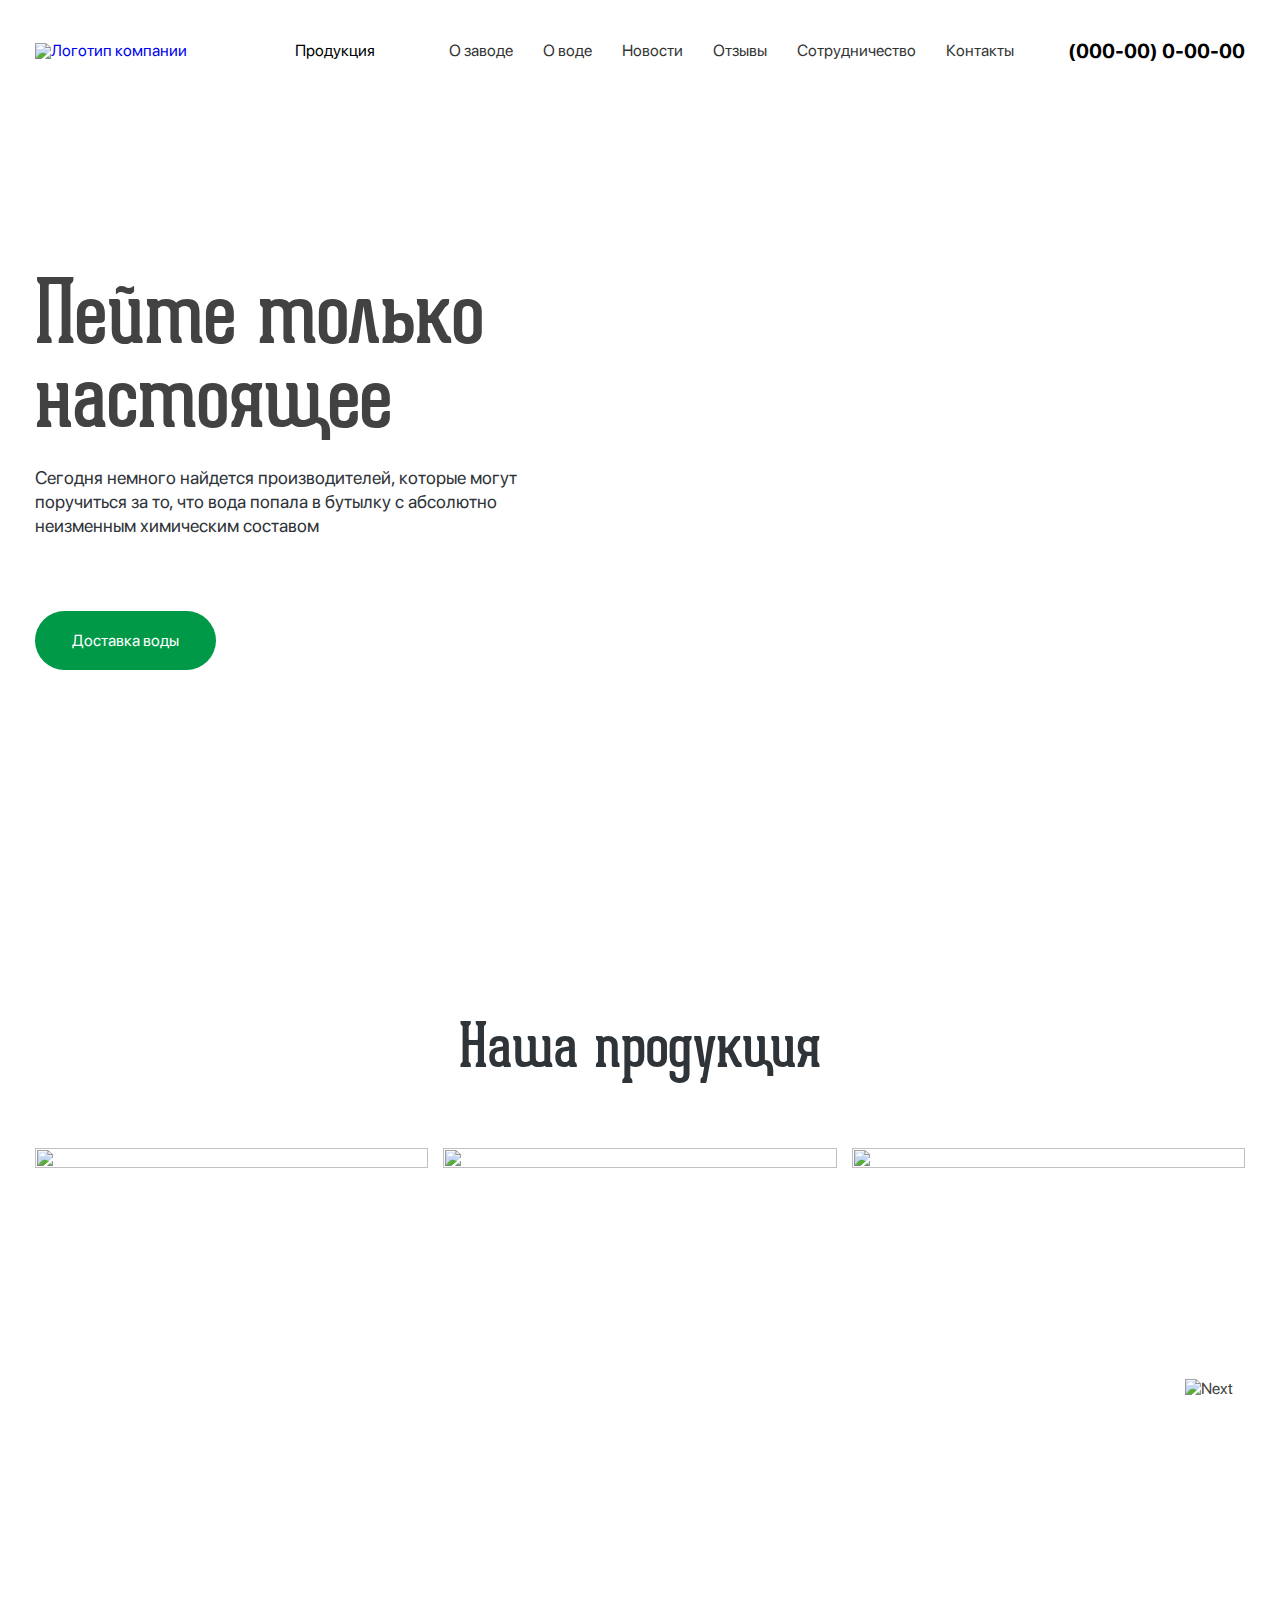
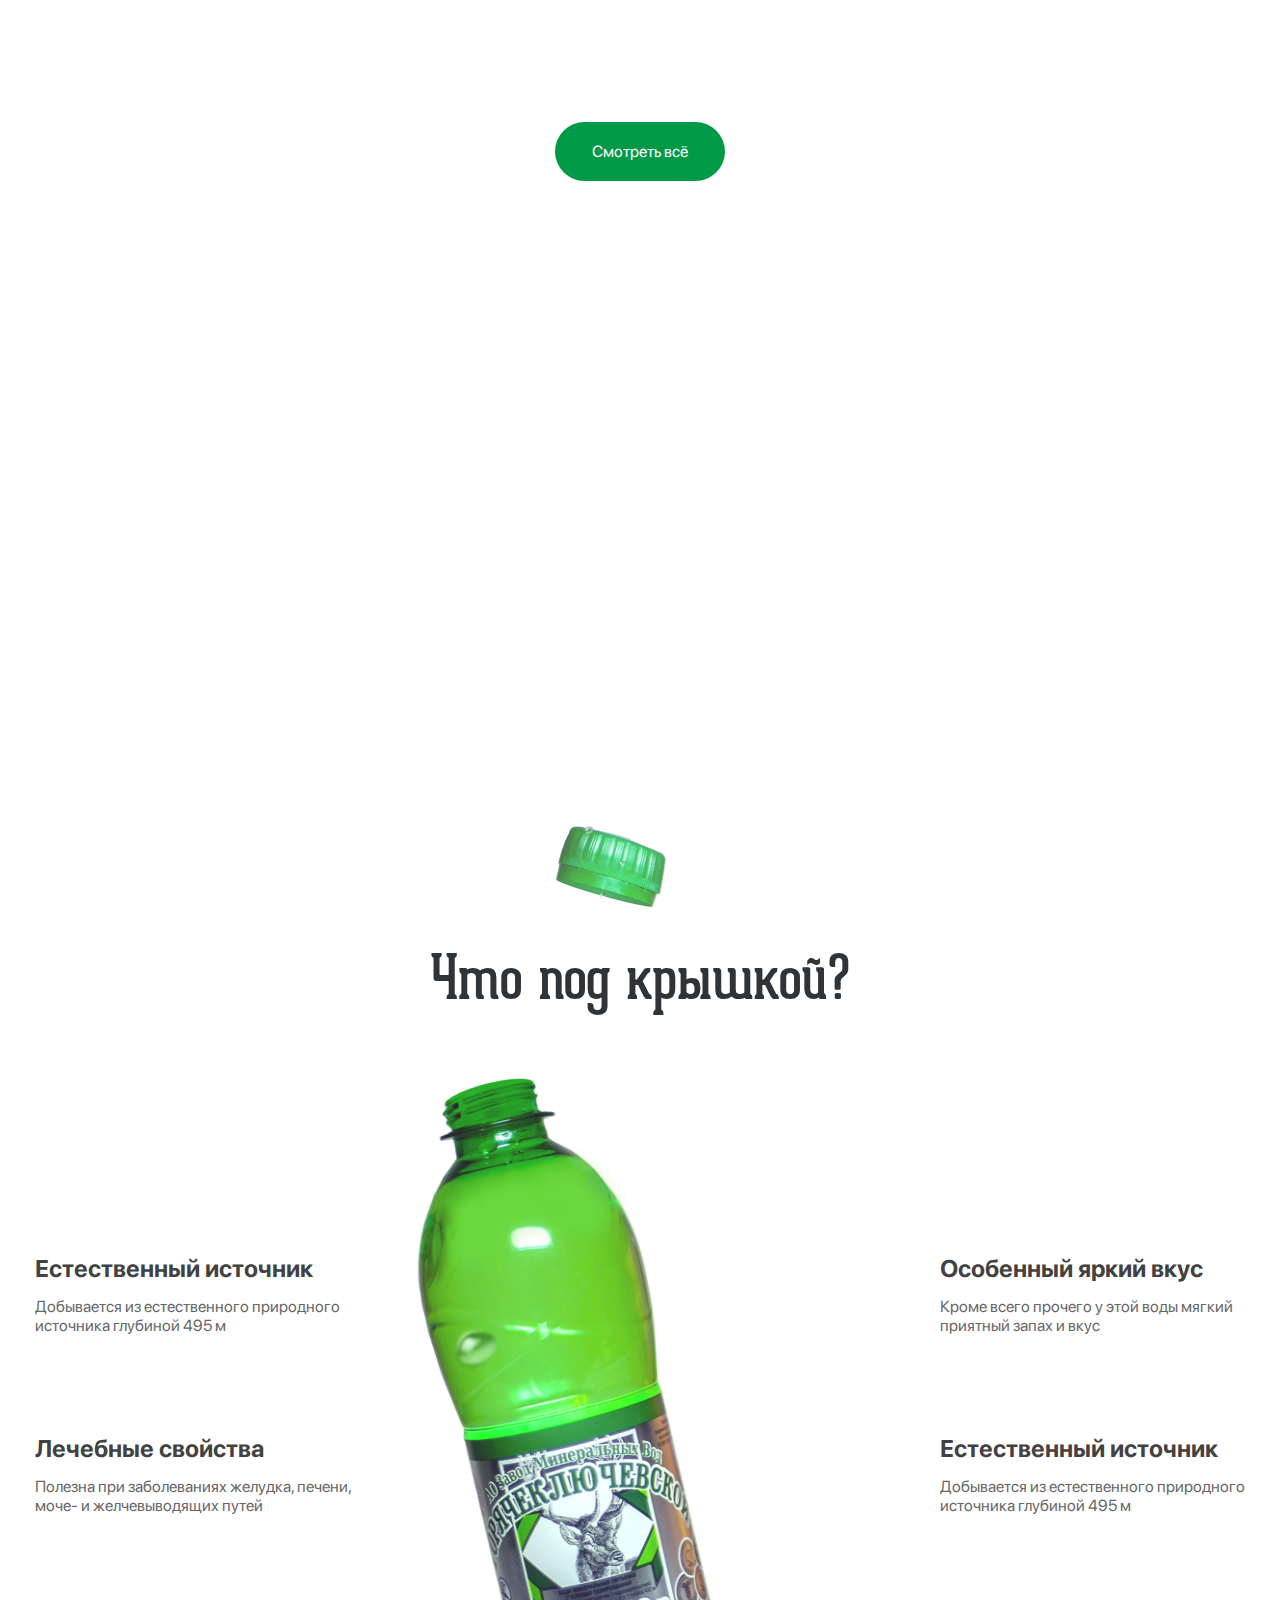
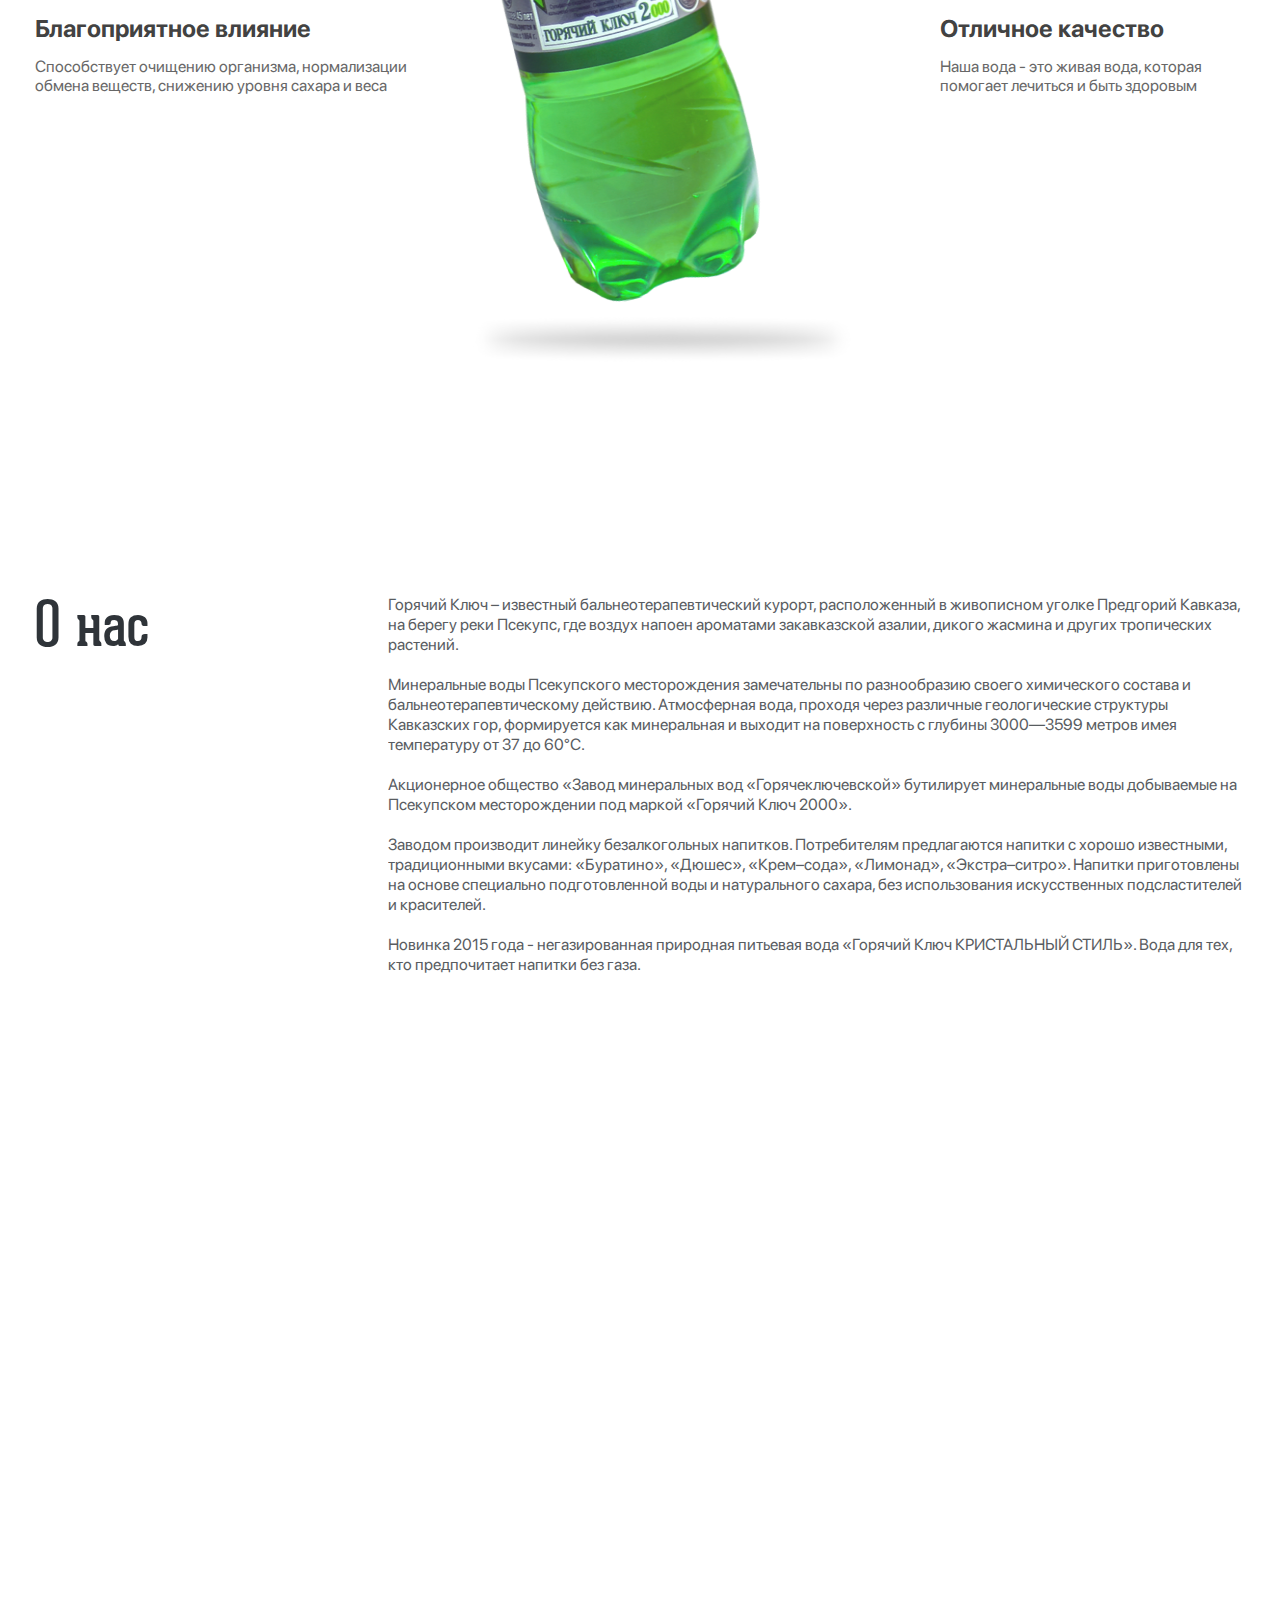
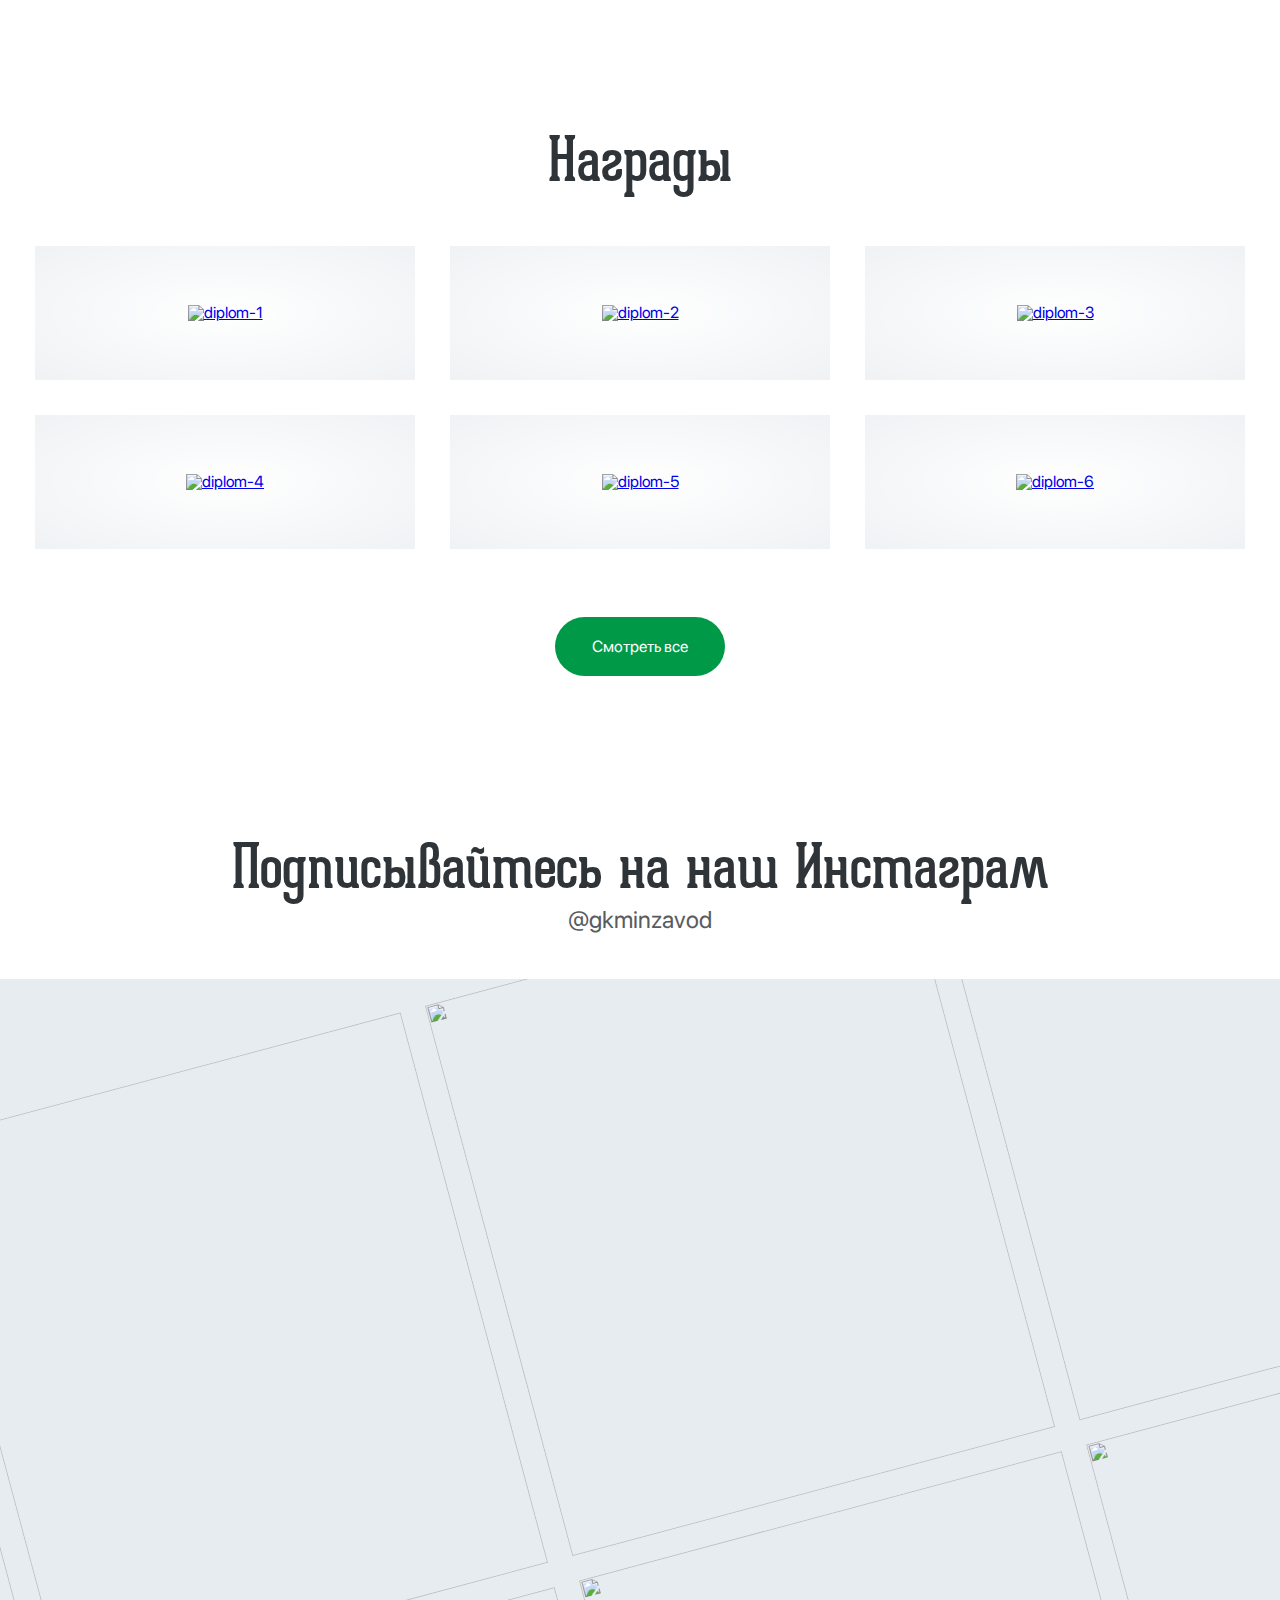
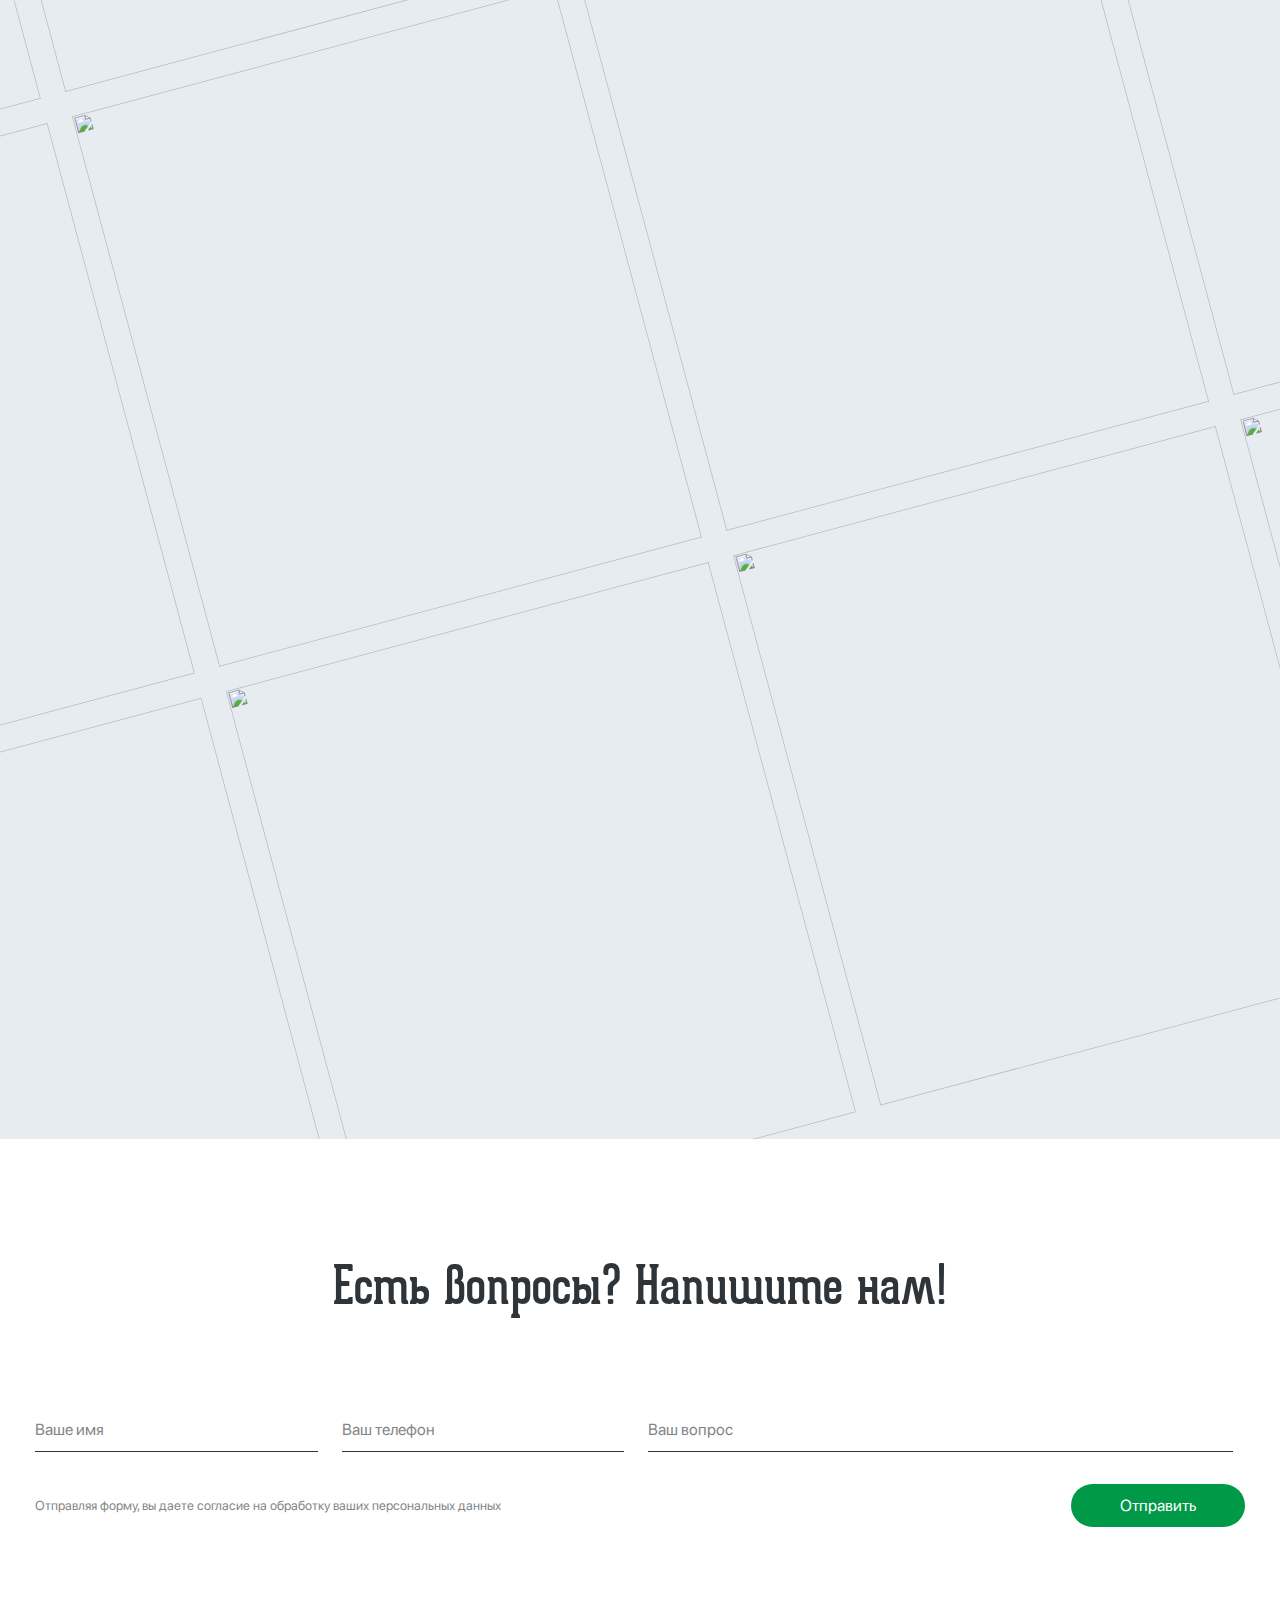
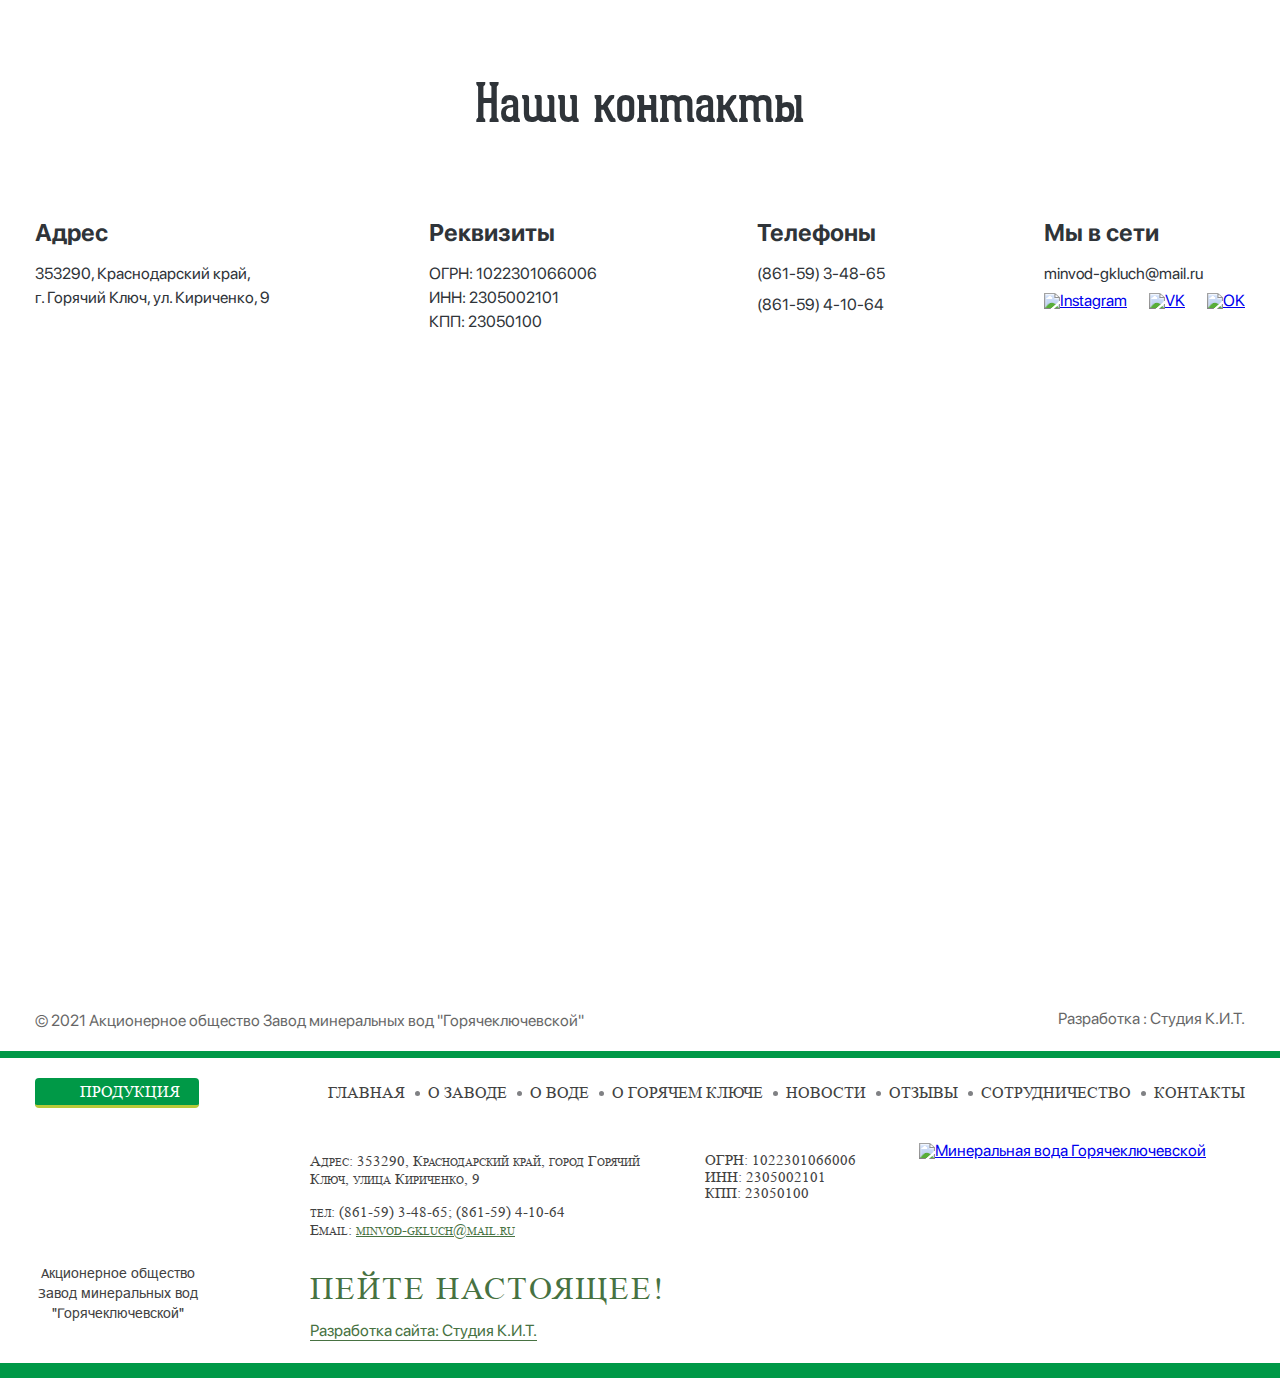
==== index.html @ a1a7174a "first release of the site" ====
<!DOCTYPE html>
<html lang="en">
	<head>
		<meta charset="UTF-8" />
		<meta name="viewport" content="width=device-width, initial-scale=1.0" />
		<link
			rel="icon"
			type="image/png"
			sizes="16x16"
			href="/src/icons/favicon.png"
		/>
		<link rel="stylesheet" href="css/reset.css" />
		<link rel="stylesheet" href="fonts/stylesheet.css" />
		<link rel="stylesheet" href="https://cdn.jsdelivr.net/npm/swiper@11/swiper-bundle.min.css"/>
		<link rel="stylesheet" href="https://cdn.jsdelivr.net/npm/@fancyapps/ui@5.0/dist/fancybox/fancybox.css"/>
		<link rel="stylesheet" href="css/style.css" />
		<title>Завод Минеральных вод</title>
	</head>
	<body>
		<div id="main" class="header">
			<div class="container">
				<div class="header-box">
					<a href="#main" class="header-box__logo">
						<img src="/src/img/logo-header-svg.svg" alt="Логотип компании" />
					</a>
					<a href="#production" class="header-box__production">Продукция</a>
					<div class="header-box__nav">
						<ul class="nav">
							<li><a href="#about">О заводе</a></li>
							<li><a href="#water">О воде</a></li>
							<li><a href="#news">Новости</a></li>
							<li><a href="#reviews">Отзывы</a></li>
							<li><a href="#cooperation">Сотрудничество</a></li>
							<li><a href="#contacts">Контакты</a></li>
						</ul>
					</div>
					<a href="tel: 0000000000" class="header-box__phone" target="_blank"
						>(000-00) 0-00-00</a
					>
				</div>
				<div class="main-box">
					<h2 class="main-box__title">Пейте только<br />настоящее</h2>
					<p class="main-box__text">
						Сегодня немного найдется производителей, которые могут<br />поручиться
						за то, что вода попала в бутылку с абсолютно<br />неизменным
						химическим составом
					</p>
					<button class="main-box__btn">Доставка воды</button>
				</div>
			</div>
		</div>
		<div class="production">
			<div class="container">
				<h3 id="production" class="production__title">Наша продукция</h3>
				<div class="production__slider">
					<div class="slider">
						<div class="swiper">
							<div class="swiper-wrapper">
								<div class="swiper-slide card">
									<img src="/src/img/slide-img-1.png" alt="" />
								</div>
								<div class="swiper-slide card">
									<img src="/src/img/slide-img-2.png" alt="" />
								</div>
								<div class="swiper-slide card">
									<img src="/src/img/slide-img-3.png" alt="" />
								</div>
								<div class="swiper-slide card">
									<img src="/src/img/slide-img-4.png" alt="" />
								</div>
							</div>
						</div>
						<button id="sliderNext" class="slider__btn slider__btn_next">
							<img src="/src/icons/btn-prev-icon.svg" alt="Next" />
						</button>
					</div>
				</div>

				<button class="production__btn">Смотреть всё</button>
			</div>
		</div>
		<div class="tag"></div>
		<div class="structure">
			<div class="container">
				<div class="structure-box">
					<h3 id="water" class="structure-box__title">Что под крышкой?</h3>
					<!-- <div class="structure-box__bottle"></div> -->
					<img class="structure-box__bottle" src="img/structure-bottle-img.png" alt="">
					<div class="structure-box__items">
						<div class="structure-box__item-left">
							<div class="structure-box__item">
								<span class="structure-box__item-title">
									Естественный источник
								</span>
								<p class="structure-box__item-text">
									Добывается из естественного природного<br />источника глубиной
									495 м
								</p>
							</div>
							<div class="structure-box__item">
								<span class="structure-box__item-title">
									Лечебные свойства
								</span>
								<p class="structure-box__item-text">
									Полезна при заболеваниях желудка, печени,<br />моче- и
									желчевыводящих путей
								</p>
							</div>
							<div class="structure-box__item">
								<span class="structure-box__item-title">
									Благоприятное влияние
								</span>
								<p class="structure-box__item-text">
									Способствует очищению организма, нормализации<br />обмена
									веществ, снижению уровня сахара и веса
								</p>
							</div>
						</div>
						<div class="structure-box__item-right">
							<div class="structure-box__item">
								<span class="structure-box__item-title">
									Особенный яркий вкус
								</span>
								<p class="structure-box__item-text">
									Кроме всего прочего у этой воды мягкий<br />приятный запах и
									вкус
								</p>
							</div>
							<div class="structure-box__item">
								<span class="structure-box__item-title">
									Естественный источник
								</span>
								<p class="structure-box__item-text">
									Добывается из естественного природного<br/>источника глубиной
									495 м
								</p>
							</div>
							<div class="structure-box__item">
								<span class="structure-box__item-title">
									Отличное качество
								</span>
								<p class="structure-box__item-text">
									Наша вода - это живая вода, которая<br />помогает лечиться и
									быть здоровым
								</p>
							</div>
						</div>
					</div>
				</div>
				<div class="structure-bottle"></div>
			</div>
		</div>
		<div class="about">
			<div class="container">
				<div class="about-box">
					<div id="about" class="about-box__item">
						<h3 class="about-box__title">О нас</h3>
					</div>
					<div>
						<p class="about-box__text">
							Горячий Ключ – известный бальнеотерапевтический курорт,
							расположенный в живописном уголке Предгорий Кавказа, на берегу
							реки Псекупс, где воздух напоен ароматами закавказской азалии,
							дикого жасмина и других тропических растений.<br /><br />
							Минеральные воды Псекупского месторождения замечательны по
							разнообразию своего химического состава и бальнеотерапевтическому
							действию. Атмосферная вода, проходя через различные геологические
							структуры Кавказских гор, формируется как минеральная и выходит на
							поверхность с глубины 3000—3599 метров имея температуру от 37 до
							60°С.<br /><br />
							Акционерное общество «Завод минеральных вод «Горячеключевской»
							бутилирует минеральные воды добываемые на Псекупском месторождении
							под маркой «Горячий Ключ 2000».<br /><br />
							Заводом производит линейку безалкогольных напитков. Потребителям
							предлагаются напитки с хорошо известными, традиционными вкусами:
							«Буратино», «Дюшес», «Крем–сода», «Лимонад», «Экстра–ситро».
							Напитки приготовлены на основе специально подготовленной воды и
							натурального сахара, без использования искусственных
							подсластителей и красителей.<br /><br />
							Новинка 2015 года - негазированная природная питьевая вода
							«Горячий Ключ КРИСТАЛЬНЫЙ СТИЛЬ». Вода для тех, кто предпочитает
							напитки без газа.
						</p>
					</div>
				</div>
			</div>

			<div class="about-slider">
				<div class="about-slider__box about-swiper">
					<div class="about-slider__box-swiper swiper-wrapper">
						<div class="about-slider__box-slide swiper-slide__img-1 swiper-slide">
							<img src="img/panorama-img-1.png" alt="" loading="lazy">
						</div>
						<div class="about-slider__box-slide swiper-slide__img-2 swiper-slide">
							<img src="img/panorama-img-2.png" alt="" loading="lazy">
						</div>
						<div class="about-slider__box-slide swiper-slide__img-3 swiper-slide">
							<img src="img/panorama-img-3.png" alt="" loading="lazy">
						</div>
						<div class="about-slider__box-slide swiper-slide__img-4 swiper-slide">
							<img src="img/panorama-img-4.png" alt="" loading="lazy">
						</div>
						

						<div class="about-slider__box-slide swiper-slide__img-1 swiper-slide">
							<img src="img/panorama-img-1.png" alt="" loading="lazy">
						</div>
						<div class="about-slider__box-slide swiper-slide__img-2 swiper-slide">
							<img src="img/panorama-img-2.png" alt="" loading="lazy">
						</div>
						<div class="about-slider__box-slide swiper-slide__img-3 swiper-slide">
							<img src="img/panorama-img-3.png" alt="" loading="lazy">
						</div>
						<div class="about-slider__box-slide swiper-slide__img-4 swiper-slide">
							<img src="img/panorama-img-4.png" alt="" loading="lazy">
						</div>

						<div class="about-slider__box-slide swiper-slide__img-1 swiper-slide">
							<img src="img/panorama-img-1.png" alt="" loading="lazy">
						</div>
						<div class="about-slider__box-slide swiper-slide__img-2 swiper-slide">
							<img src="img/panorama-img-2.png" alt="" loading="lazy">
						</div>
						<div class="about-slider__box-slide swiper-slide__img-3 swiper-slide">
							<img src="img/panorama-img-3.png" alt="" loading="lazy">
						</div>
						<div class="about-slider__box-slide swiper-slide__img-4 swiper-slide">
							<img src="img/panorama-img-4.png" alt="" loading="lazy">
						</div>
					</div>
				</div>
			</div>
		</div>
		<div class="awards">
			<div class="container">
				<h3 class="awards__title">Награды</h3>
				<div class="awards__box" id="awardsGallery">
					<a
						href="img/diplom-img-1.webp"
						data-fancybox="gallery"
						class="awards__box-item"
					>
						<img src="/src/img/diplom-1.png" alt="diplom-1" />
					</a>
					<a
						href="img/diplom-img-2.webp"
						data-fancybox="gallery"
						class="awards__box-item"
					>
						<img src="/src/img/diplom-2.png" alt="diplom-2" />
					</a>
					<a
						href="img/diplom-img-3.webp"
						data-fancybox="gallery"
						class="awards__box-item"
					>
						<img src="/src/img/diplom-3.png" alt="diplom-3" />
					</a>
					<a
						href="img/diplom-img-4.webp"
						data-fancybox="gallery"
						class="awards__box-item awards__box-item_hidden"
					>
						<img src="/src/img/diplom-4.png" alt="diplom-4" />
					</a>
					<a
						href="img/diplom-img-5.webp"
						data-fancybox="gallery"
						class="awards__box-item awards__box-item_hidden"
					>
						<img src="/src/img/diplom-5.png" alt="diplom-5" />
					</a>
					<a
						href="img/diplom-img-6.webp"
						data-fancybox="gallery"
						class="awards__box-item awards__box-item_hidden"
					>
						<img src="/src/img/diplom-6.png" alt="diplom-6" />
					</a>
				</div>
				<button class="awards__box-btn" onclick="openAwardsGallery()">Смотреть все</button>
			</div>
		</div>
		<div class="instagram">
			<div class="container">
				<h3 class="instagram__title">Подписывайтесь на наш Инстаграм</h3>
				<div class="instagram__link">
					<a href="https://www.instagram.com/gkzavminvod/" target="_blank">
						@gkminzavod
					</a>
				</div>
			</div>
			<div class="instagram__box">
				<div class="instagram__box-grid">
					<div class="grid-item">
						<img src="/src/img/instagram-imag-1.png" alt="" />
					</div>
					<div class="grid-item">
						<img src="/src/img/instagram-imag-2.png" alt="" />
					</div>
					<div class="grid-item">
						<img src="/src/img/instagram-imag-3.png" alt="" />
					</div>
					<div class="grid-item">
						<img src="/src/img/instagram-imag-4.png" alt="" />
					</div>
					<div class="grid-item">
						<img src="/src/img/instagram-imag-5.png" alt="" />
					</div>
					<div class="grid-item">
						<img src="/src/img/instagram-imag-6.png" alt="" />
					</div>
					<div class="grid-item">
						<img src="/src/img/instagram-imag-7.png" alt="" />
					</div>
					<div class="grid-item">
						<img src="/src/img/instagram-imag-8.png" alt="" />
					</div>
					<div class="grid-item">
						<img src="/src/img/instagram-imag-9.png" alt="" />
					</div>
					<div class="grid-item">
						<img src="/src/img/instagram-imag-10.png" alt="" />
					</div>
					<div class="grid-item">
						<img src="/src/img/instagram-imag-11.png" alt="" />
					</div>
					<div class="grid-item">
						<img src="/src/img/instagram-imag-12.png" alt="" />
					</div>
				</div>
			</div>
		</div>
		<div class="questions">
			<div class="container">
				<div class="questions-box">
					<h3 id="cooperation" class="questions-box__title">
						Есть вопросы? Напишите нам!
					</h3>
					<div class="questions-box__input">
						<input
							type="text"
							id="username"
							name="username"
							class="questions-box__name"
							placeholder="Ваше имя"
							required
						/>
						<input
							type="tel"
							id="phone"
							name="phone"
							class="questions-box__phone"
							placeholder="Ваш телефон"
							required
						/>
						<input
							type="question"
							name="question"
							class="questions-box__text"
							placeholder="Ваш вопрос"
							required
						/>
					</div>
					<div class="questions-box__fl">
						<p>
							Отправляя форму, вы даете согласие на обработку ваших персональных
							данных
						</p>
						<button id="btn" type="submit" class="questions-box__btn">Отправить</button>
					</div>
				</div>
			</div>
		</div>
		<!-- Модальное окно -->
		<div class="modal-window">
			<div class="container">
				<div id="modal" class="modal">
					<div class="modal-content">
						<div>Заявка успешно отправлена</div>
						<img src="icons/close-icon.png" alt="Иконка закрытия" class="close">
					</div>
				</div>
			</div>
		</div>

		<div class="contacts">
			<div class="container">
				<div class="contacts-box">
					<h3 id="contacts" class="contacts-box__title">Наши контакты</h3>
					<div class="contacts-box__fl">
						<div class="contact-box contacts-box__address">
							<span class="contact-box__title">Адрес</span>
							<p class="contact-box__text">
								353290, Краснодарский край,<br />г. Горячий Ключ, ул. Кириченко,
								9
							</p>
						</div>
						<div class="contact-box contacts-box__requisites">
							<span class="contact-box__title">Реквизиты</span>
							<p class="contact-box__text">
								ОГРН: 1022301066006<br />ИНН: 2305002101<br />КПП: 23050100
							</p>
						</div>
						<div class="contact-box contacts-box__phone">
							<span class="contact-box__title">Телефоны</span>
							<a
								href="tel:+78615934865"
								class="contact-box__text"
								target="_blank"
								>(861-59) 3-48-65</a
							>
							<a
								href="tel:+78615941064"
								class="contact-box__text"
								target="_blank"
								>(861-59) 4-10-64</a
							>
						</div>
						<div class="contact-box contacts-box__networks">
							<span class="contact-box__title">Мы в сети</span>
							<a
								href="mailto: minvod-gkluch@mail.ru"
								class="contact-box__text"
								target="_blank"
								>minvod-gkluch@mail.ru</a
							>
							<div class="contact-box__icons">
								<a href="https://www.instagram.com/gkzavminvod/" target="_blank"
									><img src="/src/icons/instagram-icon.png" alt="Instagram"
								/></a>
								<a href="https://vk.com/gkzavminvod" target="_blank"
									><img src="/src/icons/vk-icon.png" alt="VK"
								/></a>
								<a href="https://ok.ru/group/55126989144232" target="_blank"
									><img src="/src/icons/ok-icon.png" alt="OK"
								/></a>
							</div>
						</div>
					</div>
				</div>
			</div>
			<div class="map">
				<script
					type="text/javascript"
					charset="utf-8"
					async
					src="https://api-maps.yandex.ru/services/constructor/1.0/js/?um=constructor%3A50383b92220a79f5c03254c06392ca8e46313ab4bb38714b3b23445b58f8d371&amp;width=100%25&amp;height=560&amp;lang=ru_RU&amp;scroll=true"
				></script>
			</div>
			<div class="container">
				<div class="copyright-info">
					<div>
						<p>
							© 2021 Акционерное общество Завод минеральных вод
							"Горячеключевской"
						</p>
					</div>
					<div>
						<a href="https://stdkit.ru/" target="_blank"
							>Разработка : Студия К.И.Т.</a
						>
					</div>
				</div>
			</div>
		</div>
		<div class="footer">
			<div class="container">
				<div class="footer__menu">
					<a href="#production" class="footer__menu-production">Продукция</a>
					<ul class="nav">
						<li><a href="#">Главная</a></li>
						<li><a href="#about">О заводе</a></li>
						<li><a href="#water">О воде</a></li>
						<li><a href="#about">О горячем ключе</a></li>
						<li><a href="#news">Новости</a></li>
						<li><a href="#reviews">Отзывы</a></li>
						<li><a href="#cooperation">Сотрудничество</a></li>
						<li><a href="#contacts">Контакты</a></li>
					</ul>
				</div>
				<p class="footer__slogan">
					Акционерное общество<br />Завод минеральных вод<br />"Горячеключевской"
				</p>
				<div class="footer__column-first">
					<div>
						<p>
							Адрес: 353290, Краснодарский край, город Горячий Ключ, улица
							Кириченко, 9
						</p>
						<p>
							тел: (861-59) 3-48-65; (861-59) 4-10-64<br />Email:
							<a href="mailto:minvod-gkluch@mail.ru" target="_blank"
								>minvod-gkluch@mail.ru</a
							>
						</p>
						<p>ПЕЙТЕ НАСТОЯЩЕЕ!</p>
						<a href="https://stdkit.ru" target="_blank" class="footer-dev"
							>Разработка сайта: Студия К.И.Т.</a
						>
					</div>
				</div>
				<div class="footer__column-second">
					<p>ОГРН: 1022301066006<br />ИНН: 2305002101<br />КПП: 23050100</p>
				</div>
				<a href="#main" class="logo">
					<img
						src="/src/icons/logo.png"
						alt="Минеральная вода Горячеключевской"
					/>
				</a>
			</div>
		</div>
		<script src="https://cdn.jsdelivr.net/npm/swiper@11/swiper-bundle.min.js"></script>
		<script src="https://cdn.jsdelivr.net/npm/@fancyapps/ui@5.0/dist/fancybox/fancybox.umd.js"></script>
		<script src="js/form.js"></script>
		<script src="js/modal.js"></script>
		<script src="js/swiper.js"></script>
		<script src="js/fancybox.js"></script>
	</body>
</html>
---- fonts/stylesheet.css ----
@font-face {
	font-family: "Arial";
	src: url('arial.eot'); /* IE 9 Compatibility Mode */
	src: url('arial.eot?#iefix') format('embedded-opentype'), /* IE < 9 */
		url('arial.woff2') format('woff2'), /* Super Modern Browsers */
		url('arial.woff') format('woff'), /* Firefox >= 3.6, any other modern browser */
		url('arial.ttf') format('truetype'), /* Safari, Android, iOS */
		url('arial.svg#arial') format('svg'); /* Chrome < 4, Legacy iOS */
	font-weight: 400;
	font-style: normal;
}
@font-face{
	font-family: "GearedSlab";
	src: url('GearedSlab.ttf');
	font-display: swap;
}

@font-face {
	font-family: 'Times New Roman';
	src: url('times_new_roman.eot'); /* IE 9 Compatibility Mode */
	src: url('times_new_roman.eot?#iefix') format('embedded-opentype'), /* IE < 9 */
		url('times_new_roman.woff2') format('woff2'), /* Super Modern Browsers */
		url('times_new_roman.woff') format('woff'), /* Firefox >= 3.6, any other modern browser */
		url('times_new_roman.ttf') format('truetype'), /* Safari, Android, iOS */
		url('times_new_roman.svg#times_new_roman') format('svg'); /* Chrome < 4, Legacy iOS */
	font-weight: 400;
	font-style: normal;
}

@font-face {
	font-family: 'SF Pro Display';
	src: url('sfprodisplay-semibold.eot'); /* IE 9 Compatibility Mode */
	src: url('sfprodisplay-semibold.eot?#iefix') format('embedded-opentype'), /* IE < 9 */
		url('sfprodisplay-semibold.woff2') format('woff2'), /* Super Modern Browsers */
		url('sfprodisplay-semibold.woff') format('woff'), /* Firefox >= 3.6, any other modern browser */
		url('sfprodisplay-semibold.ttf') format('truetype'), /* Safari, Android, iOS */
		url('sfprodisplay-semibold.svg#sfprodisplay-semibold') format('svg'); /* Chrome < 4, Legacy iOS */
	font-weight: 600;
	font-style: normal;
}

@font-face {
	font-family: 'SF Pro Display';
	src: url('sfprodisplay-bold.eot'); /* IE 9 Compatibility Mode */
	src: url('sfprodisplay-bold.eot?#iefix') format('embedded-opentype'), /* IE < 9 */
		url('sfprodisplay-bold.woff2') format('woff2'), /* Super Modern Browsers */
		url('sfprodisplay-bold.woff') format('woff'), /* Firefox >= 3.6, any other modern browser */
		url('sfprodisplay-bold.ttf') format('truetype'), /* Safari, Android, iOS */
		url('sfprodisplay-bold.svg#sfprodisplay-bold') format('svg'); /* Chrome < 4, Legacy iOS */
	font-weight: 700;
	font-style: normal;
}

@font-face {
	font-family: 'SF Pro Display';
	src: url('sfprodisplay-regular.eot'); /* IE 9 Compatibility Mode */
	src: url('sfprodisplay-regular.eot?#iefix') format('embedded-opentype'), /* IE < 9 */
		url('../fonts/sfprodisplay-regular.woff2') format('woff2'), /* Super Modern Browsers */
		url('sfprodisplay-regular.woff') format('woff'), /* Firefox >= 3.6, any other modern browser */
		url('sfprodisplay-regular.ttf') format('truetype'), /* Safari, Android, iOS */
		url('sfprodisplay-regular.svg#sfprodisplay-regular') format('svg'); /* Chrome < 4, Legacy iOS */
	font-weight: 400;
	font-style: normal;
}
---- css/style.css ----
@charset "UTF-8";
body {
  line-height: 1;
  font-family: "SF Pro Display";
  font-weight: 400;
  background: #fff;
  font-size: 16px;
  color: #424242; /* 
overflow-x: hidden; */
}

p {
  line-height: 20px;
}

p,
h2 {
  max-height: 100%;
}

.container {
  max-width: 1230px;
  padding: 0 10px;
  margin: 0 auto;
  position: relative;
}

@media (max-width: 1235px) {
  .container {
    width: 100%;
    padding: 0 17px;
  }
}
@media (max-width: 767px) {
  .container {
    padding: 0 13px;
  }
}
/* ---------------------------------------------------------- */
.tag {
  max-width: 100vw;
  margin: 0 auto;
  background: url(/src/img/tag-bg-img.png) no-repeat center;
  height: 300px;
  background-size: contain;
}

.header {
  max-width: 1920px;
  margin: 0 auto;
  padding-top: 30px;
  background: url(/src/img/main-bg-img.png) no-repeat;
  height: 940px;
  background-size: cover;
  background-position: center;
}
.header-box {
  display: flex;
  align-items: center;
  justify-content: space-between;
  margin-bottom: 200px;
}
.header-box__logo {
  text-decoration: none;
}
.header-box__production {
  text-decoration: none;
  background: #fff;
  border-radius: 28px;
  padding: 11px 20px 12px 54px;
  box-sizing: border-box;
  position: relative; /* 
margin-left: 114px; */
  font-family: "SF Pro Display";
  font-size: 16px;
  line-height: 19px;
  color: #000;
  transition: box-shadow 0.5s, transform 0.5s;
}
.header-box__production::before {
  content: "";
  display: block;
  position: absolute;
  background: url(/src/icons/header-logo-nav.svg) repeat center top;
  top: 10px;
  left: 19px;
  width: 22px;
  height: 22px;
}
.header-box__production:hover {
  box-shadow: 4px 4px 6px rgba(0, 0, 0, 0.5);
  transform: translate(0, -3px);
}
.header-box__nav {
  /* 
  margin-left: 52px; */
}
.header-box__nav .nav {
  display: flex;
  gap: 30px;
}
.header-box__nav .nav a {
  font-family: "SF Pro Display";
  font-size: 16px;
  color: #000;
  opacity: 0.8;
  text-decoration: none;
  transition: all 0.4s;
}
.header-box__nav .nav a:hover {
  color: #009947;
}
.header-box__phone {
  font-family: "SF Pro Display";
  font-weight: 700;
  font-size: 20px;
  color: #000; /* 
margin-left: 82px; */
  text-decoration: none;
}
.header .main-box__title {
  font-family: "GearedSlab";
  font-weight: normal;
  font-style: normal;
  font-size: 88px;
  line-height: 84px;
  margin-bottom: 26px;
}
.header .main-box__text {
  font-family: "SF Pro Display";
  font-size: 18px;
  line-height: 133%;
  color: #2f3439;
  margin-bottom: 73px;
}
.header .main-box__btn {
  display: block;
  margin: 0 auto;
  color: #fff;
  text-decoration: none;
  font-family: "SF Pro Display";
  font-size: 16px;
  padding: 20px 37px;
  background: #009947;
  border: none;
  border-radius: 50px;
  clear: both;
  box-sizing: border-box;
  cursor: pointer;
  transition: all 0.5s;
  float: left;
}
.header .main-box__btn:hover {
  box-shadow: 4px 4px 6px rgba(0, 0, 0, 0.5);
  transform: translate(0, -3px);
}

@media (max-width: 1235px) {
  .header {
    height: 740px;
  }
  .header-box {
    margin-bottom: 100px;
  }
  .header-box__production {
    display: none;
  }
  .header-box__nav {
    display: none;
  }
  .header-box__phone {
    display: none;
  }
  .header .main-box__title {
    font-size: 62px;
    line-height: 70px;
  }
  .header .main-box__text {
    margin-bottom: 50px;
  }
}
@media (max-width: 500px) {
  .header .main-box__title {
    font-size: 50px;
    line-height: 55px;
  }
  .header .main-box__text {
    font-size: 15px;
    line-height: 22px;
  }
}
/* ---------------------------------------------------------- */
.production {
  padding: 76px 0 135px;
}
.production__title {
  font-family: "GearedSlab";
  font-size: 62px;
  color: #2f3439;
  text-align: center;
  margin-bottom: 70px;
}
.production .slider {
  position: relative;
  width: 100%;
  margin: 0 auto;
  height: 520px;
  margin-bottom: 54px;
}
.production .slider__btn {
  width: 72px;
  height: 65px;
  border-radius: 100%;
}
.production .slider__btn_prev {
  position: absolute;
  left: 0;
  top: 40%;
  z-index: 1;
  transform: rotate(180deg);
}
.production .slider__btn_next {
  position: absolute;
  right: 0;
  top: 40%;
  z-index: 1;
}
.production__btn {
  display: block;
  margin: 0 auto;
  color: #fff;
  text-decoration: none;
  font-family: "SF Pro Display";
  font-size: 16px;
  padding: 20px 37px;
  background: #009947;
  border: none;
  border-radius: 50px;
  clear: both;
  box-sizing: border-box;
  cursor: pointer;
  transition: 0.2s;
}
.production__btn:hover {
  background: #14492b;
}

.card {
  background: url(/src/img/back-slider-item.png) no-repeat;
}

@media (max-width: 1235px) {
  .production {
    padding: 40px 0 0;
  }
  .production__title {
    font-size: 50px;
  }
  .production .slider {
    height: 100%;
    margin-bottom: 30px;
  }
}
/* ---------------------------------------------------------- */
.structure {
  max-width: 1920px;
  margin: 0 auto;
  background: url(/src/img/structure-bg-img.png) no-repeat;
  background-size: cover;
  background-position: center;
  height: 1436px;
  position: relative;
}
.structure-box {
  padding-top: 332px;
}
.structure-box__bottle {
  width: 534px;
  height: 1143px;
  background: url(img/structure-bottle-img.png) no-repeat;
  position: absolute;
  top: 205px;
  left: 300px;
  z-index: 2;
}
.structure-box__title {
  font-family: "GearedSlab";
  font-size: 62px;
  color: #2f3439;
  text-align: center;
  margin-bottom: 244px;
}
.structure-box__items {
  display: flex;
  flex-direction: row;
  justify-content: space-between;
}
.structure-box__item {
  font-family: "SF Pro Display";
  margin-bottom: 99px;
}
.structure-box__item-title {
  display: block;
  font-weight: bold;
  font-size: 24px;
  line-height: 29px;
  margin-bottom: 14px;
}
.structure-box__item-text {
  font-size: 16px;
  line-height: 19px;
  opacity: 0.8;
}

@media (max-width: 1235px) {
  .structure {
    height: 936px;
  }
  .structure-box {
    padding-top: 220px;
  }
  .structure-box__bottle {
    width: 370px;
    height: 730px;
    top: 15%;
    left: 30%;
  }
  .structure-box__title {
    font-size: 50px;
    margin-bottom: 150px;
  }
  .structure-box__item-title {
    font-size: 19px;
    line-height: 24px;
  }
  .structure-box__item-text {
    font-size: 14px;
  }
}
@media (max-width: 900px) {
  .structure {
    height: 636px;
  }
  .structure-box__bottle {
    width: 227px;
    height: 455px;
    top: 25%;
    left: 35%;
  }
  .structure-box__title {
    margin-bottom: 70px;
  }
  .structure-box__item {
    margin-bottom: 50px;
  }
}
@media (max-width: 767px) {
  .structure {
    height: auto;
  }
  .structure-box__bottle {
    display: block;
    position: static;
    margin: 0 auto;
    margin-bottom: 50px;
  }
  .structure-box__items {
    flex-wrap: wrap;
    column-gap: 20px;
  }
}
/* ---------------------------------------------------------- */
.about {
  max-width: 100%;
  margin: 0 auto;
  padding-bottom: 100px;
  background: url(/src/img/about-bg.png) no-repeat;
}
.about-box {
  display: flex;
  justify-content: space-between;
  gap: 189px;
  padding-top: 143px;
  padding-bottom: 155px;
}
.about-box__title {
  width: 164px;
  font-family: "GearedSlab";
  font-size: 62px;
  color: #2f3439;
  line-height: 62px;
}
.about-box__text {
  font-family: "SF Pro Display";
  font-size: 16px;
  line-height: 20px;
  color: #2f3439;
  opacity: 0.8;
}
.about-panorama {
  width: 100%;
  height: 500px;
  margin: 0 auto;
  overflow: hidden;
  display: flex;
  flex-direction: row;
  gap: 35px;
}
.about-panorama img {
  height: 100%;
}
.about-swiper {
  width: 100%;
}

.about-slider {
  max-width: 100vw;
  overflow: hidden;
}
.about-slider__box {
  width: 100%;
  height: 100%; /* 
&-swiper {
} */
}
.about-slider__box-slide {
  width: 100%;
}

.swiper-slide__img {
  display: flex;
  justify-content: center;
  align-items: center;
}
.swiper-slide__img-1 {
  width: 375px;
  height: 500px;
}
.swiper-slide__img-2 {
  width: 467px;
  height: 500px;
}
.swiper-slide__img-3 {
  width: 667px;
  height: 500px;
}
.swiper-slide__img-4 {
  width: 878px;
  height: 500px;
}
.swiper-slide img {
  display: block;
  width: 100%;
  height: 100%;
  object-fit: cover;
}

@media (max-width: 1235px) {
  .about-box {
    flex-direction: column;
    gap: 50px;
    padding-bottom: 150px;
  }
  .about-box__title {
    font-size: 50px;
  }
  .swiper-slide__img-1 {
    width: 250px;
    height: 350px;
  }
  .swiper-slide__img-2 {
    width: 650px;
    height: 350px;
  }
  .swiper-slide__img-3 {
    width: 380px;
    height: 350px;
  }
  .swiper-slide__img-4 {
    width: 480px;
    height: 350px;
  }
}
/* ---------------------------------------------------------- */
.awards {
  padding-bottom: 161px;
}
.awards__title {
  font-family: "GearedSlab";
  font-size: 62px;
  color: #2f3439;
  text-align: center;
  line-height: 62px;
  margin-bottom: 54px;
}
.awards__box {
  /* display: flex;
  justify-content: space-around;
  flex-wrap: wrap;
  gap: 38px 34px;
  margin-bottom: 68px; */
  display: grid;
  grid-template-columns: repeat(3, 1fr);
  gap: 35px;
  margin-bottom: 68px;
}
.awards__box-item {
  display: flex;
  justify-content: center;
  align-items: center;
  /* width: 350px;
  height: 400px;
  background-color: #eceff2; */
  background: radial-gradient(86.25% 86.25% at 50% 50%, #ffffff 0%, rgba(255, 255, 255, 0) 100%), #eceff2;
  padding: 59px 0;
}
.awards__box-item img {
  max-width: 100%;
  max-height: 100%;
}
.awards__box-btn {
  display: block;
  margin: 0 auto;
  color: #fff;
  text-decoration: none;
  font-family: "SF Pro Display";
  font-size: 16px;
  padding: 20px 37px;
  background: #009947;
  border: none;
  border-radius: 50px;
  clear: both;
  box-sizing: border-box;
  cursor: pointer;
  transition: 0.2s;
}
.awards__box-btn:hover {
  background: #14492b;
}

@media (max-width: 1235px) {
  .awards {
    padding-bottom: 140px;
  }
  .awards__title {
    font-size: 50px;
  }
  .awards__box {
    display: grid;
    grid-template-columns: repeat(2, 1fr);
    gap: 25px;
    margin-bottom: 68px;
  }
}
@media (max-width: 500px) {
  .awards__box {
    grid-template-columns: 1fr;
  }
  .awards__box-item_hidden {
    display: none;
  }
}
/* ---------------------------------------------------------- */
.instagram__title {
  font-family: "GearedSlab";
  font-size: 62px;
  color: #2f3439;
  text-align: center;
  margin-bottom: 6px;
  line-height: 62px;
}
.instagram__link {
  margin-bottom: 45px;
  text-align: center;
}
.instagram__link a {
  font-family: "SF Pro Display";
  font-size: 24px;
  text-decoration: none;
  color: #2f3439;
  opacity: 0.8;
  line-height: 29px;
}
.instagram__link a:hover {
  opacity: 1;
}
.instagram__box {
  display: flex;
  justify-content: center;
  align-items: center;
  width: 100%;
  margin: 0 auto;
  background: #e7ecf1;
  overflow: hidden;
}
.instagram__box-grid {
  display: grid;
  grid-template-columns: repeat(4, 500px);
  grid-template-rows: repeat(3, 570px);
  gap: 25px;
  transform: rotate(345deg);
}

.grid-item img {
  width: 100%;
  height: 100%;
  object-fit: cover;
}

@media (max-width: 1235px) {
  .instagram__title {
    font-size: 50px;
  }
  .instagram__link a {
    font-size: 20px;
  }
  .instagram__box-grid {
    grid-template-columns: repeat(4, 310px);
    grid-template-rows: repeat(3, 353px);
  }
}
@media (max-width: 767px) {
  .instagram__box-grid {
    grid-template-columns: repeat(4, 285px);
    grid-template-rows: repeat(3, 311px);
  }
}
@media (max-width: 500px) {
  .instagram__box-grid {
    grid-template-columns: repeat(4, 186px);
    grid-template-rows: repeat(3, 203px);
  }
}
/* ---------------------------------------------------------- */
.questions-box {
  padding: 120px 0 0;
}
.questions-box__title {
  font-family: "GearedSlab";
  font-size: 54px;
  color: #2f3439;
  text-align: center;
  margin-bottom: 87px;
  margin-bottom: 107px;
}
.questions-box__input {
  display: flex;
  gap: 24px;
  flex-wrap: wrap;
}
.questions-box__name {
  width: calc(25% - 20px);
}
.questions-box__phone {
  width: calc(25% - 20px);
}
.questions-box__text {
  width: calc(50% - 20px);
}
.questions-box__fl {
  display: flex;
  justify-content: space-between;
  align-items: center;
  flex-wrap: wrap;
  row-gap: 20px;
}
.questions-box__fl p {
  font-family: "SF Pro Display";
  font-size: 13px;
  color: #2f3439;
  opacity: 0.6;
}
.questions-box input {
  margin-bottom: 32px;
  border-bottom: 1px solid #2f3439;
  padding-bottom: 12px;
}
.questions-box input::placeholder {
  font-family: "SF Pro Display";
  font-size: 16px;
  color: #2f3439;
  opacity: 0.6;
}
.questions-box__btn {
  display: block;
  color: #fff;
  text-decoration: none;
  font-family: "SF Pro Display";
  font-size: 16px;
  padding: 12px 49px;
  background: #009947;
  border: none;
  border-radius: 50px;
  clear: both;
  box-sizing: border-box;
  cursor: pointer;
  transition: 0.2s;
}
.questions-box__btn:hover {
  background: #14492b;
}

@media (max-width: 1235px) {
  .questions-box {
    padding-top: 100px;
  }
  .questions-box__title {
    font-size: 50px;
    margin-bottom: 90px;
  }
  .questions-box__input {
    justify-content: space-between;
  }
  .questions-box__name {
    width: calc(50% - 15px);
  }
  .questions-box__phone {
    width: calc(50% - 15px);
  }
  .questions-box__text {
    width: 100%;
  }
}
@media (max-width: 767px) {
  .questions-box__btn {
    width: 40vw;
    margin: 0 auto;
  }
}
@media (max-width: 500px) {
  .questions-box__btn, .questions-box__name, .questions-box__phone {
    width: 100%;
  }
}
/* ---------------------------------------------------------- */
/* Стили для модального окна */
.modal {
  display: none;
  position: fixed;
  z-index: 1;
  left: 0;
  top: 0;
  width: 100%;
  height: 100%;
  overflow: auto;
  background-color: rgba(0, 0, 0, 0.4);
}

.modal-content {
  background-color: #fefefe;
  margin: 15% auto;
  padding: 20px;
  border: 3px solid #888;
  width: 50%;
  display: flex;
  justify-content: space-between;
  align-items: center;
  font-family: "GearedSlab";
  font-size: 30px;
}

.close:hover,
.close:focus {
  color: black;
  text-decoration: none;
  cursor: pointer;
}

.modal-open {
  overflow: hidden;
}

/* ---------------------------------------------------------- */
.contacts-box {
  margin: 0 auto;
  padding: 150px 0 90px;
}
.contacts-box__title {
  font-family: "GearedSlab";
  font-size: 54px;
  color: #2f3439;
  text-align: center;
  margin-bottom: 87px;
}
.contacts-box__fl {
  display: flex;
  justify-content: space-between;
  flex-wrap: wrap;
  gap: 10px 20px;
}

.contact-box {
  display: flex;
  flex-direction: column;
}
.contact-box__title {
  font-family: "SF Pro Display";
  font-size: 24px;
  font-weight: 700;
  line-height: 29px;
  color: #2f3439;
  margin-bottom: 15px;
}
.contact-box__text {
  font-size: 16px;
  font-weight: 400;
  font-style: normal;
  line-height: 24px;
  color: #2f3439;
  text-decoration: none;
  margin-bottom: 7px;
}
.contact-box__icons {
  display: flex;
  gap: 22px;
}

.map {
  width: 100%;
  height: 560px;
}

.copyright-info {
  padding: 20px 0;
  display: flex;
  justify-content: space-between;
  gap: 10px 20px;
  flex-wrap: wrap;
}
.copyright-info a,
.copyright-info p {
  font-size: 16px;
  opacity: 0.6;
  text-decoration: none;
  color: #000;
}
.copyright-info a:hover {
  opacity: 1;
}

@media (max-width: 1235px) {
  .contacts-box {
    padding-top: 130px;
    max-width: 700px;
  }
  .contacts-box__title {
    font-size: 50px;
  }
  .contacts-box__fl {
    display: grid;
    grid-template-columns: 1fr 1fr;
    justify-content: center;
    gap: 20px 230px;
  }
  .contact-box__title {
    font-size: 20px;
  }
  .map {
    height: 450px;
  }
  iframe {
    height: 450px;
  }
}
@media (max-width: 900px) {
  .contacts-box__fl {
    grid-template-columns: 1fr 170px;
    gap: 20px 30px;
  }
  .copyright-info {
    flex-direction: column;
  }
}
@media (max-width: 500px) {
  .contacts-box__fl {
    grid-template-columns: 1fr;
  }
}
/* ---------------------------------------------------------- */
.footer {
  position: relative;
  background: url(/src/img/header-bg.jpg) repeat-y center bottom;
  border-top: 7px solid #009947;
  border-bottom: 15px solid #009947;
  overflow: hidden;
  clear: both;
}
.footer__menu {
  clear: both;
  margin: 20px 0 35px;
  position: relative;
  height: 30px;
}
.footer__menu-production {
  float: left;
  display: block;
  color: #fff;
  text-transform: uppercase;
  text-decoration: none;
  font-size: 16px;
  width: 164px;
  line-height: 28px;
  height: 30px;
  background: #009947;
  border-bottom: 3px solid #b7ca39;
  border-radius: 4px;
  display: block;
  font-family: "Times New Roman";
  padding-left: 45px;
  box-sizing: border-box;
  position: relative;
}
.footer__menu-production::before {
  content: "";
  display: block;
  position: absolute;
  background: url(/src/icons/prod-icon.png) repeat center top;
  top: 8px;
  left: 15px;
  width: 15px;
  height: 12px;
}
.footer__menu-production:hover {
  background: #14492b;
  border-bottom: 3px solid #009947;
}
.footer__menu .nav {
  float: right;
}
.footer__menu .nav li {
  display: inline-block;
  position: relative;
  margin: 0 10px;
  line-height: 30px;
}
.footer__menu .nav li a {
  text-transform: uppercase;
  text-decoration: none;
  color: #424242;
  font-family: "Times New Roman";
}
.footer__menu .nav li a:hover {
  color: #009947;
  text-decoration: underline;
}
.footer__menu .nav li:last-child {
  margin-right: 0;
}
.footer__menu .nav li:last-child::after {
  content: none;
}
.footer__menu .nav li::after {
  content: "";
  display: block;
  position: absolute;
  background: #808184;
  border-radius: 5px;
  top: 13px;
  right: -15px;
  width: 5px;
  height: 5px;
}
.footer__slogan {
  float: left;
  text-align: center;
  font-size: 14px;
  font-family: "Arial";
  padding-top: 120px;
  width: 165px;
  margin: 0 110px 40px 0;
  background: url(/src/icons/logo-bg2.png) no-repeat center 5px;
  position: relative;
}
.footer__column-first {
  float: left;
  width: 365px;
  margin-top: 10px;
  margin-right: 30px;
  position: relative;
  font-weight: 400;
}
.footer__column-first p {
  line-height: 1.2;
  margin-bottom: 15px;
  font-variant: small-caps;
  font-size: 15px;
  font-family: "Times New Roman";
}
.footer__column-first p:last-of-type {
  font-size: 32px;
  font-family: "Times New Roman";
  color: #477242;
  padding-top: 15px;
  letter-spacing: 2px;
}
.footer__column-first a {
  color: #477242;
}
.footer__column-first a:hover {
  opacity: 0.6;
}
.footer__column-second {
  float: left;
  margin-top: 10px;
  position: relative;
  font-weight: 400;
}
.footer__column-second p {
  font-variant: small-caps;
  font-family: "Times New Roman";
  line-height: 1.1;
  font-size: 15px;
}
.footer .logo {
  float: right;
  width: 326px;
  height: 168px;
}
.footer .logo img {
  width: 326px;
  height: 168px;
}

.footer-dev {
  text-decoration: underline;
  text-underline-offset: 4px;
  color: #424242;
}

@media (max-width: 1235px) {
  .footer {
    display: none;
  }
}
/* ---------------------------------------------------------- */
.error-box {
  width: 100%;
  padding: 100px;
}
.error-box__img {
  display: block;
  margin: 0 auto;
}
.error-box__text {
  font-family: "Arial";
  font-weight: 400;
  font-size: 15px;
  text-align: center;
  color: #1a1a1a;
  opacity: 0.8;
  margin-bottom: 30px;
}
.error-box__btn {
  display: block;
  margin: 0 auto;
  padding: 8px 20px;
  color: #fff;
  text-transform: uppercase;
  text-decoration: none;
  font-size: 16px;
  width: 148px;
  text-align: center;
  line-height: 16px;
  background: #009947;
  border-bottom: 3px solid #b7ca39;
  border-radius: 4px;
  display: block;
  font-family: "Times New Roman";
  box-sizing: border-box;
  position: relative;
}
.error-box__btn:hover {
  background: #14492b;
  border-bottom: 3px solid #009947;
}/*# sourceMappingURL=style.css.map */
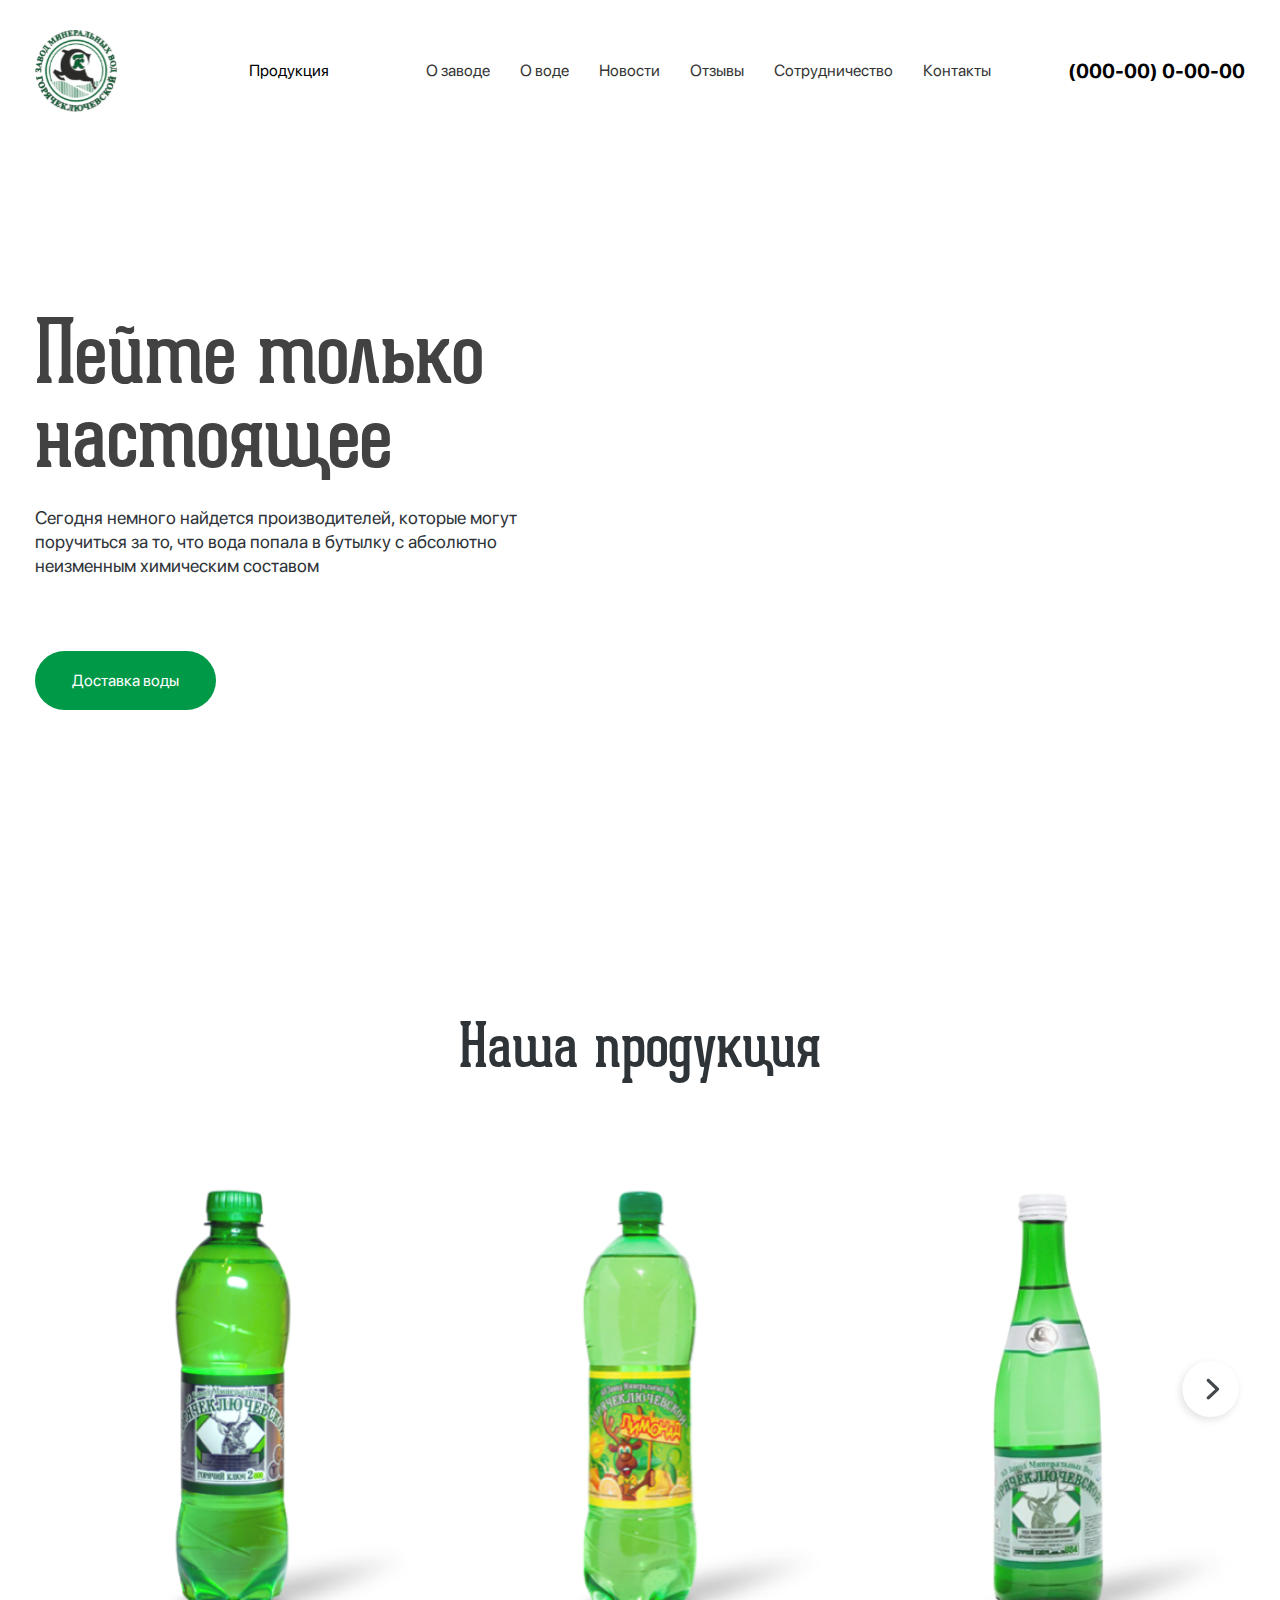
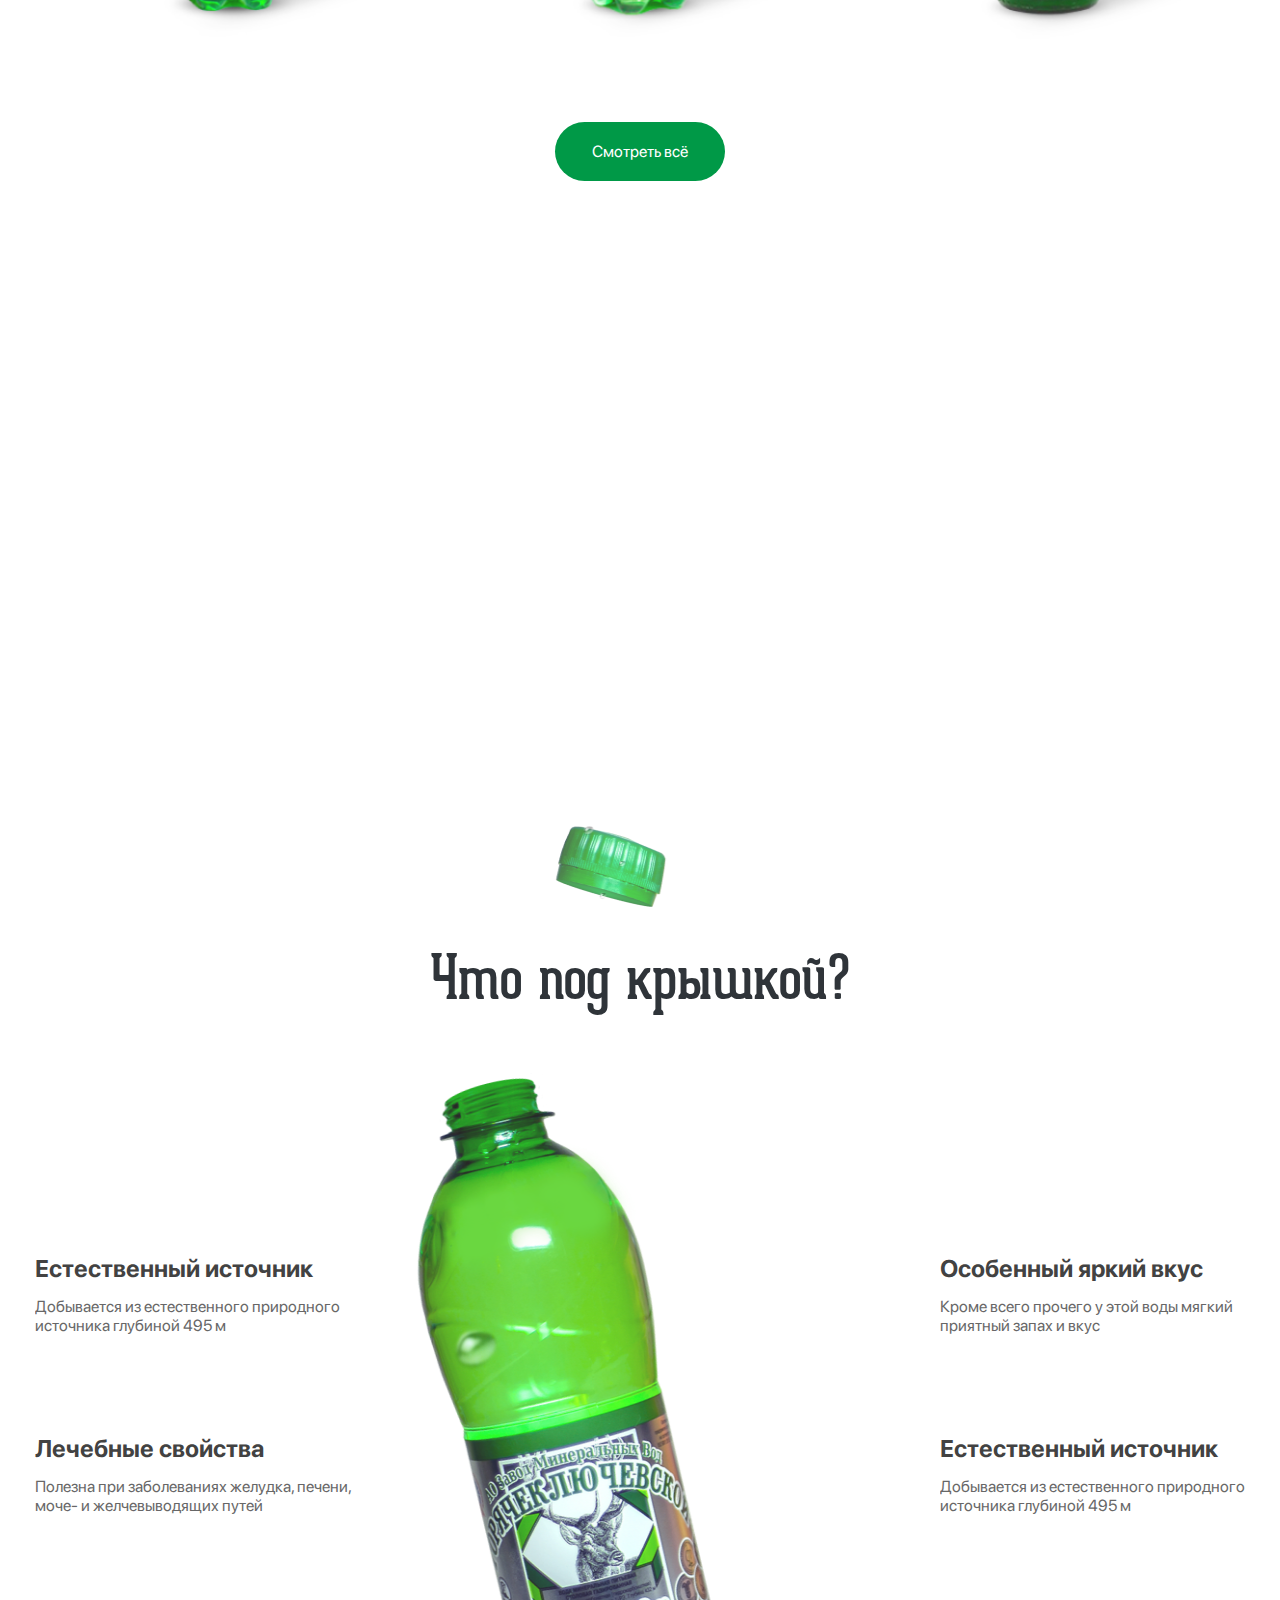
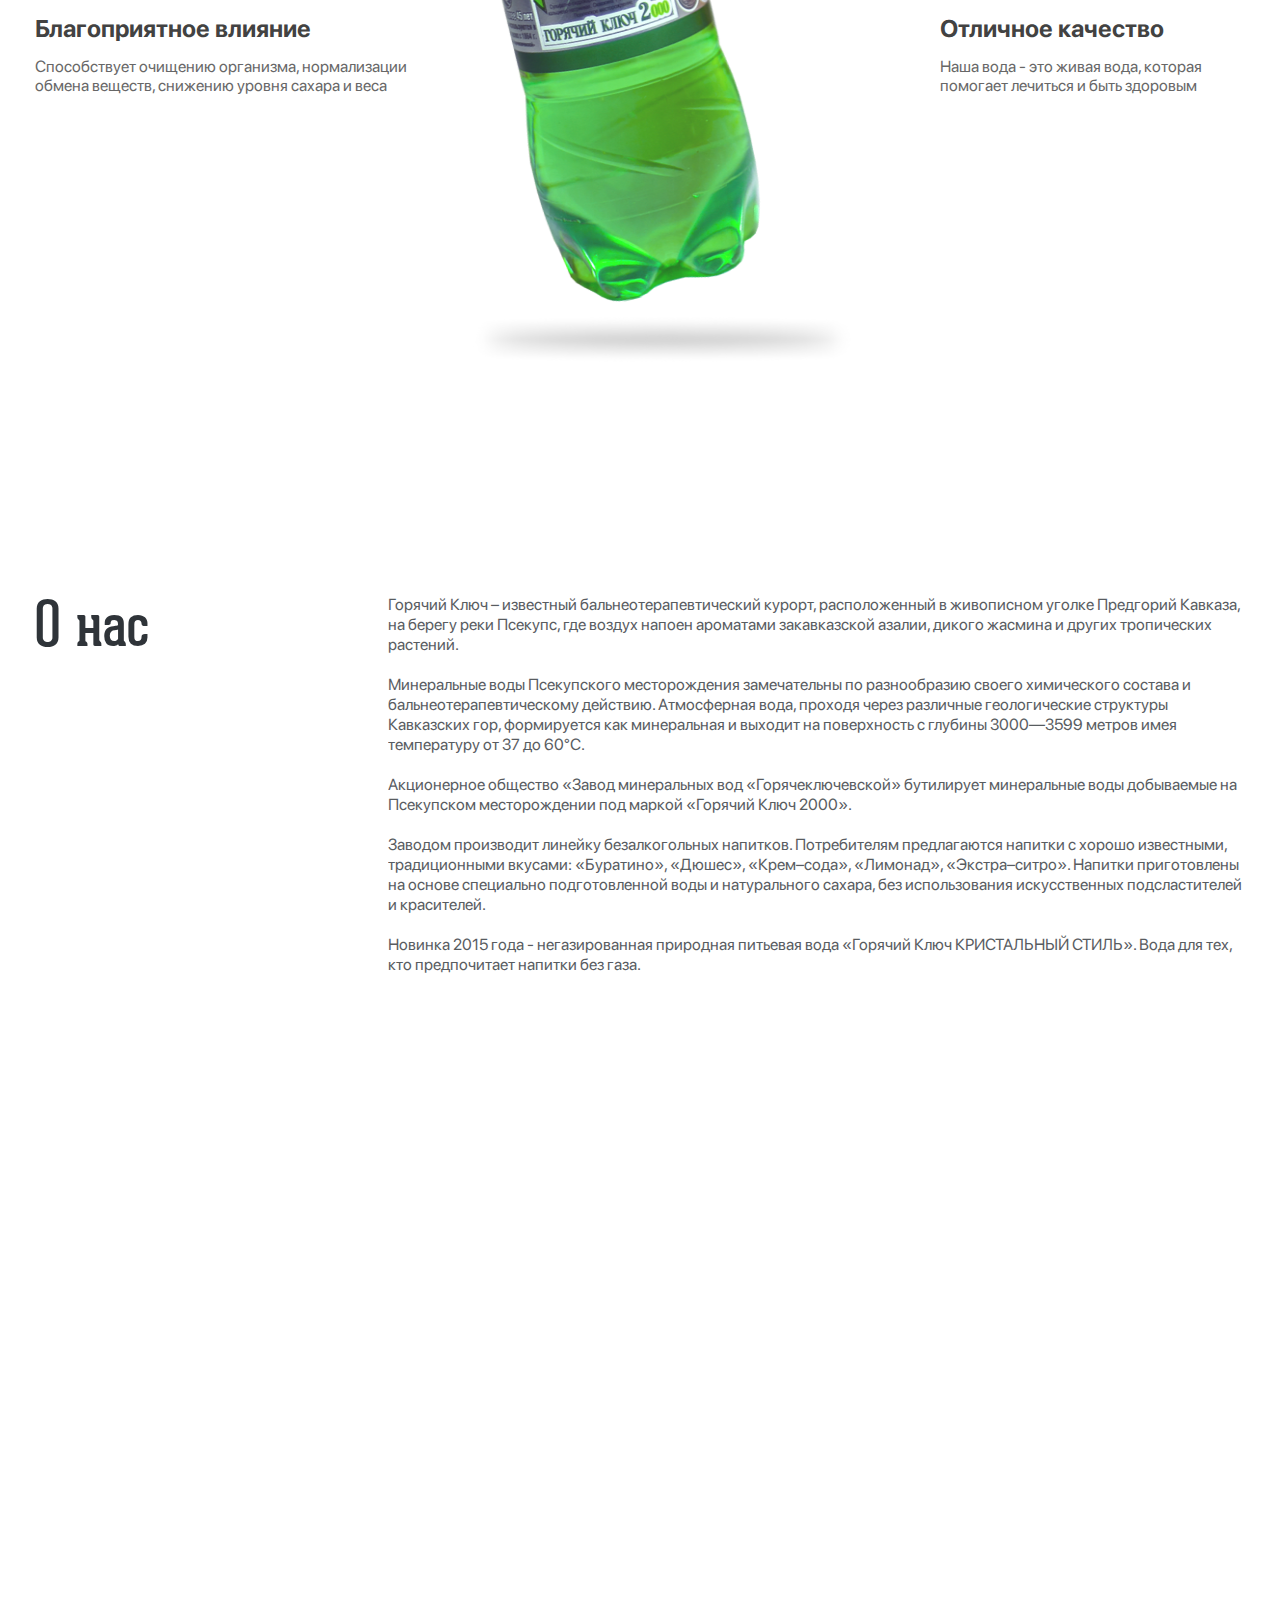
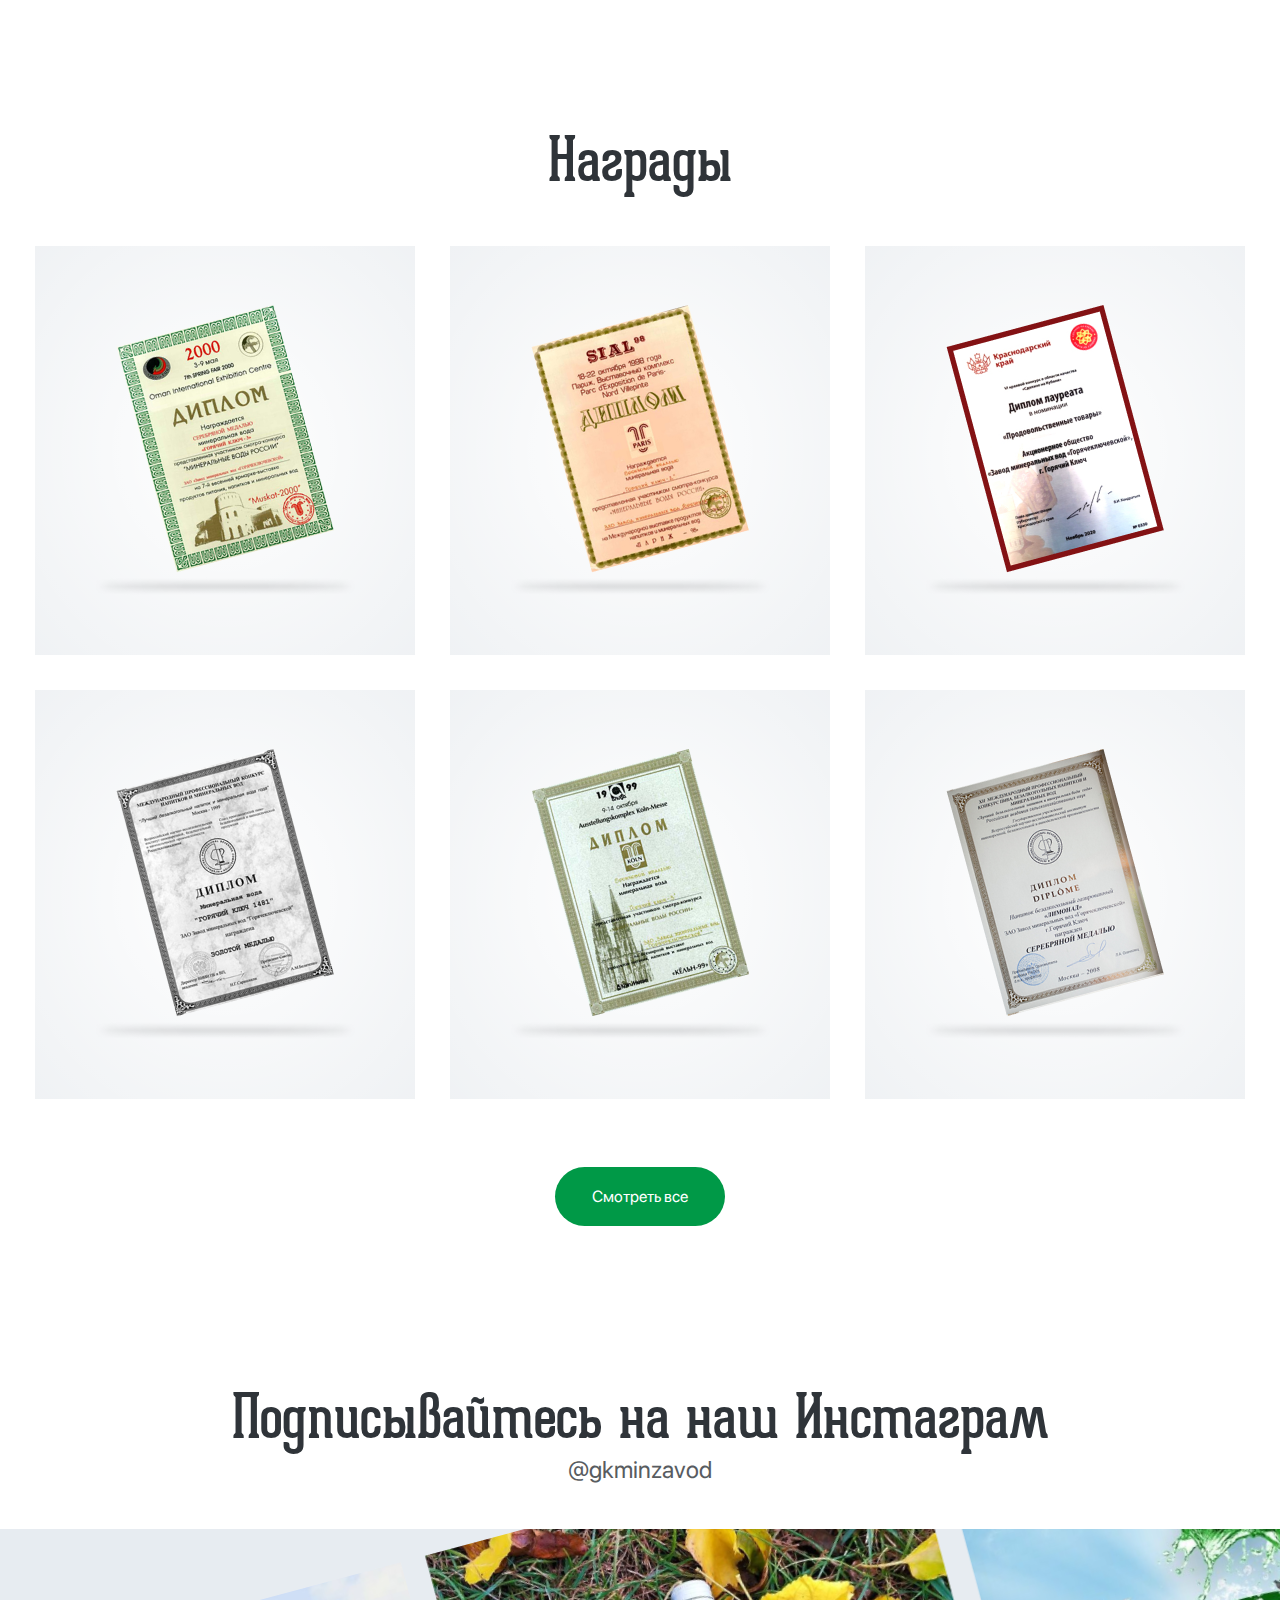
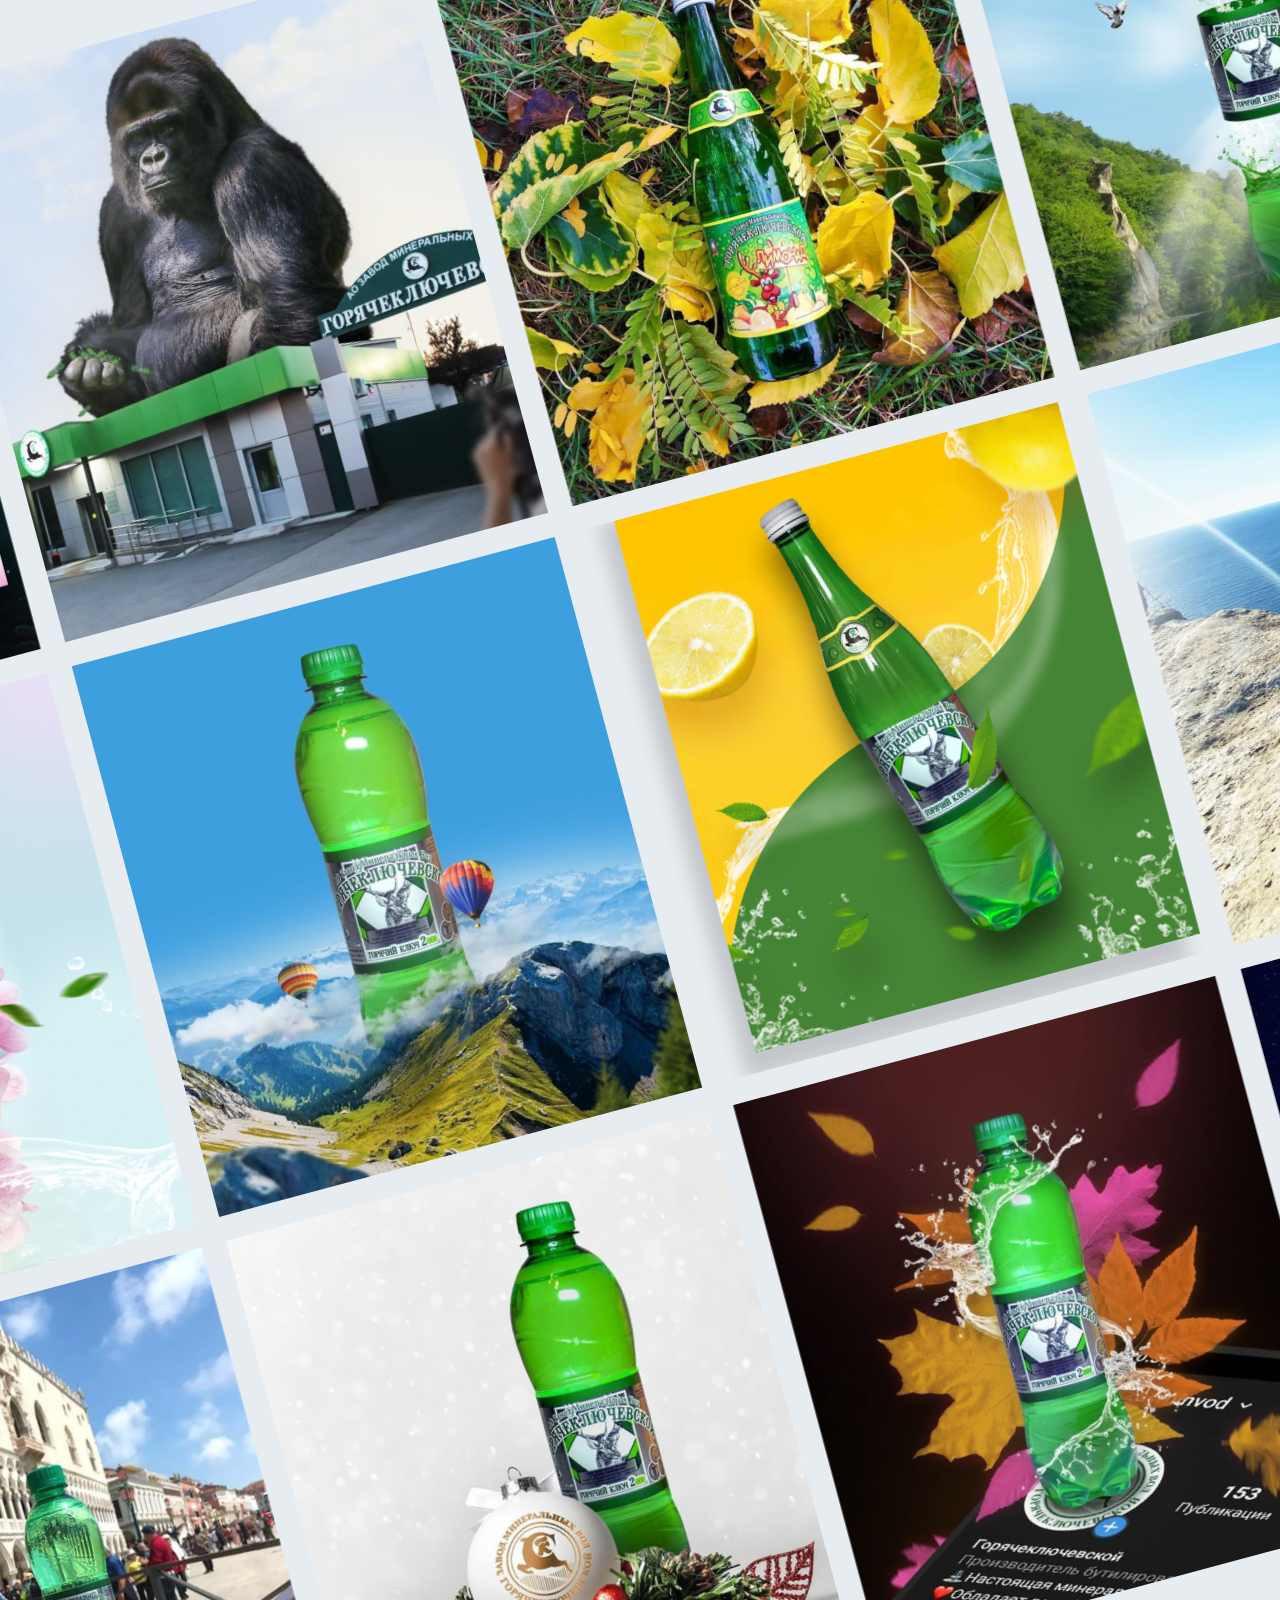
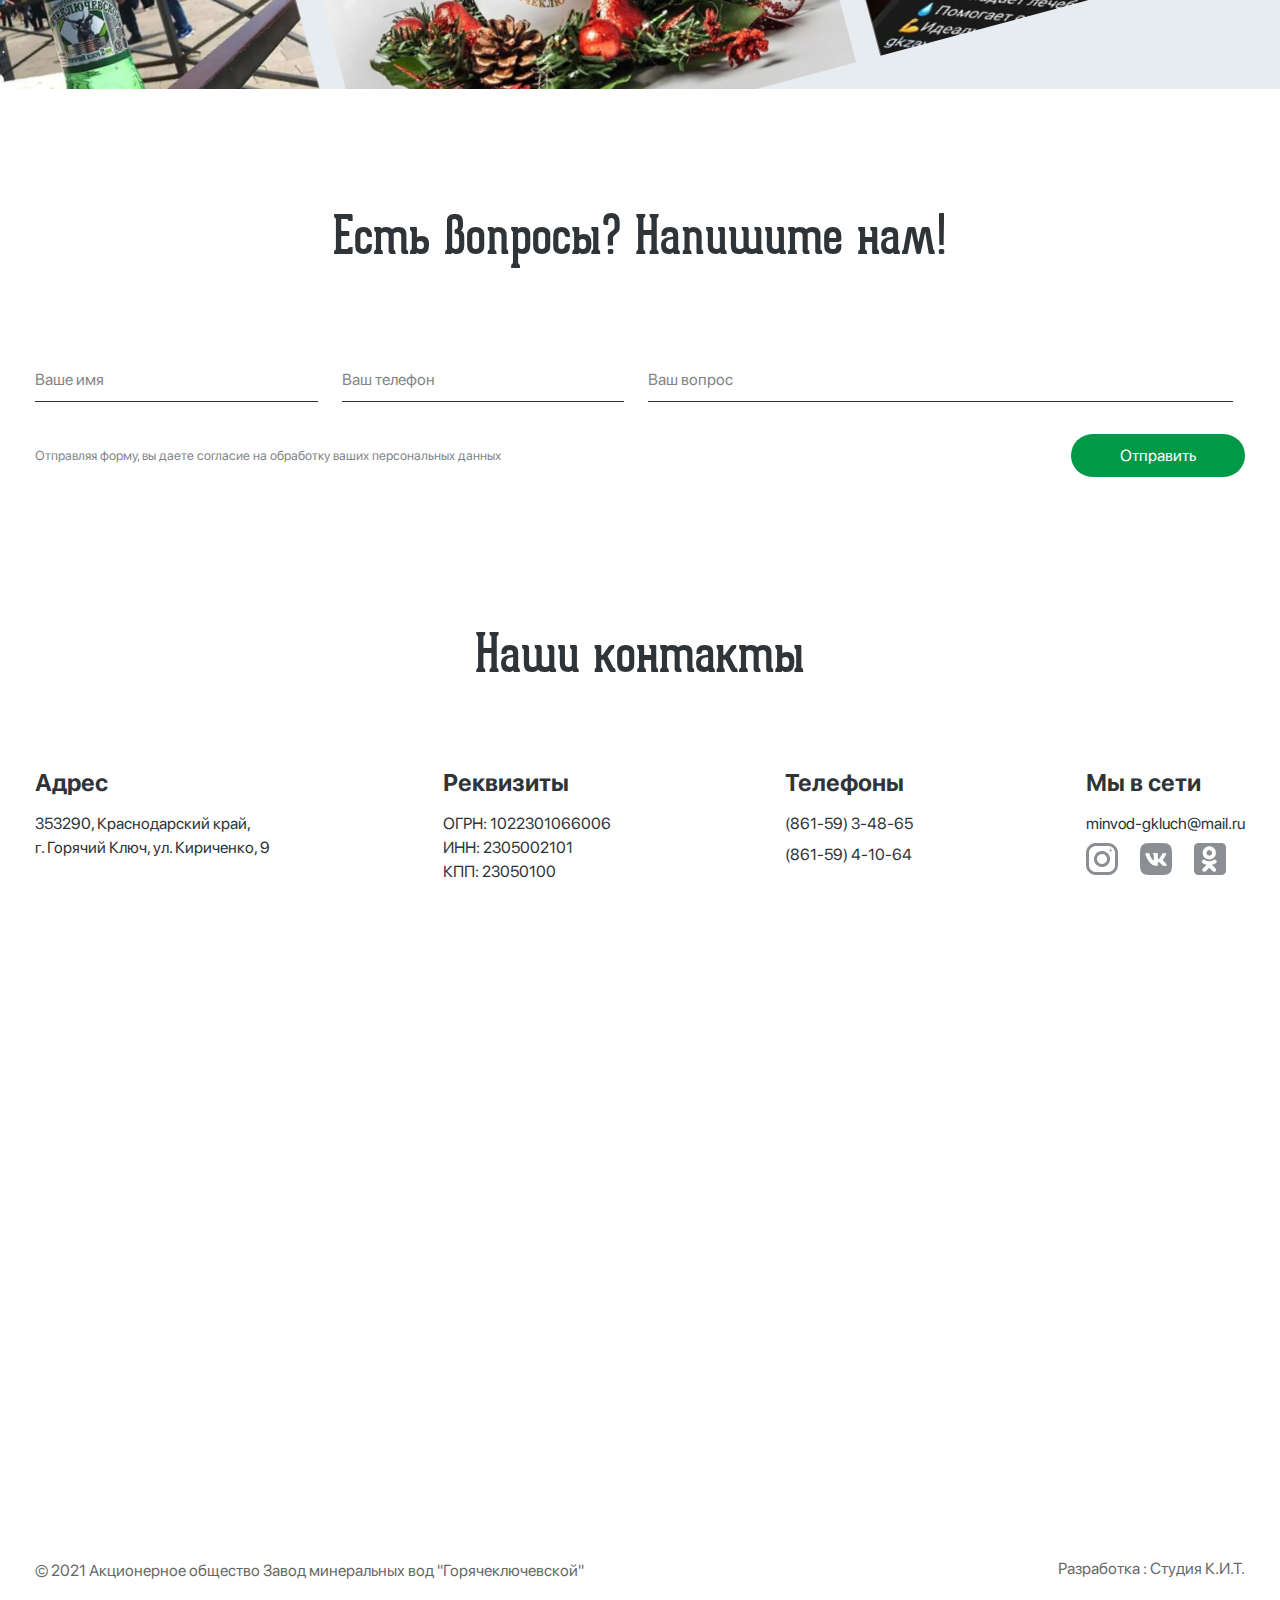
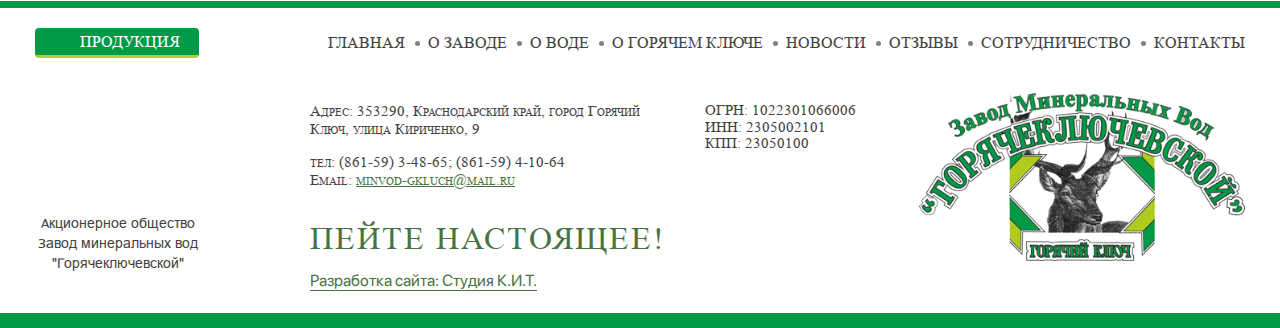
==== commit 17276238: "refactoring" ====
--- a/index.html
+++ b/index.html
@@ -7,7 +7,7 @@
 			rel="icon"
 			type="image/png"
 			sizes="16x16"
-			href="/src/icons/favicon.png"
+			href="icons/favicon.png"
 		/>
 		<link rel="stylesheet" href="css/reset.css" />
 		<link rel="stylesheet" href="fonts/stylesheet.css" />
@@ -21,7 +21,7 @@
 			<div class="container">
 				<div class="header-box">
 					<a href="#main" class="header-box__logo">
-						<img src="/src/img/logo-header-svg.svg" alt="Логотип компании" />
+						<img src="img/logo-header-svg.svg" alt="Логотип компании" />
 					</a>
 					<a href="#production" class="header-box__production">Продукция</a>
 					<div class="header-box__nav">
@@ -39,10 +39,10 @@
 					>
 				</div>
 				<div class="main-box">
-					<h2 class="main-box__title">Пейте только<br />настоящее</h2>
+					<h2 class="main-box__title">Пейте только<br/>настоящее</h2>
 					<p class="main-box__text">
-						Сегодня немного найдется производителей, которые могут<br />поручиться
-						за то, что вода попала в бутылку с абсолютно<br />неизменным
+						Сегодня немного найдется производителей, которые могут<br/>поручиться
+						за то, что вода попала в бутылку с абсолютно<br/>неизменным
 						химическим составом
 					</p>
 					<button class="main-box__btn">Доставка воды</button>
@@ -57,21 +57,21 @@
 						<div class="swiper">
 							<div class="swiper-wrapper">
 								<div class="swiper-slide card">
-									<img src="/src/img/slide-img-1.png" alt="" />
+									<img src="img/slide-img-1.png" alt="" />
 								</div>
 								<div class="swiper-slide card">
-									<img src="/src/img/slide-img-2.png" alt="" />
+									<img src="img/slide-img-2.png" alt="" />
 								</div>
 								<div class="swiper-slide card">
-									<img src="/src/img/slide-img-3.png" alt="" />
+									<img src="img/slide-img-3.png" alt="" />
 								</div>
 								<div class="swiper-slide card">
-									<img src="/src/img/slide-img-4.png" alt="" />
+									<img src="img/slide-img-4.png" alt="" />
 								</div>
 							</div>
 						</div>
 						<button id="sliderNext" class="slider__btn slider__btn_next">
-							<img src="/src/icons/btn-prev-icon.svg" alt="Next" />
+							<img src="icons/btn-prev-icon.svg" alt="Next" />
 						</button>
 					</div>
 				</div>
@@ -84,7 +84,6 @@
 			<div class="container">
 				<div class="structure-box">
 					<h3 id="water" class="structure-box__title">Что под крышкой?</h3>
-					<!-- <div class="structure-box__bottle"></div> -->
 					<img class="structure-box__bottle" src="img/structure-bottle-img.png" alt="">
 					<div class="structure-box__items">
 						<div class="structure-box__item-left">
@@ -93,7 +92,7 @@
 									Естественный источник
 								</span>
 								<p class="structure-box__item-text">
-									Добывается из естественного природного<br />источника глубиной
+									Добывается из естественного природного<br/>источника глубиной
 									495 м
 								</p>
 							</div>
@@ -102,7 +101,7 @@
 									Лечебные свойства
 								</span>
 								<p class="structure-box__item-text">
-									Полезна при заболеваниях желудка, печени,<br />моче- и
+									Полезна при заболеваниях желудка, печени,<br/>моче- и
 									желчевыводящих путей
 								</p>
 							</div>
@@ -111,7 +110,7 @@
 									Благоприятное влияние
 								</span>
 								<p class="structure-box__item-text">
-									Способствует очищению организма, нормализации<br />обмена
+									Способствует очищению организма, нормализации<br/>обмена
 									веществ, снижению уровня сахара и веса
 								</p>
 							</div>
@@ -122,7 +121,7 @@
 									Особенный яркий вкус
 								</span>
 								<p class="structure-box__item-text">
-									Кроме всего прочего у этой воды мягкий<br />приятный запах и
+									Кроме всего прочего у этой воды мягкий<br/>приятный запах и
 									вкус
 								</p>
 							</div>
@@ -140,14 +139,13 @@
 									Отличное качество
 								</span>
 								<p class="structure-box__item-text">
-									Наша вода - это живая вода, которая<br />помогает лечиться и
+									Наша вода - это живая вода, которая<br/>помогает лечиться и
 									быть здоровым
 								</p>
 							</div>
 						</div>
 					</div>
 				</div>
-				<div class="structure-bottle"></div>
 			</div>
 		</div>
 		<div class="about">
@@ -161,22 +159,22 @@
 							Горячий Ключ – известный бальнеотерапевтический курорт,
 							расположенный в живописном уголке Предгорий Кавказа, на берегу
 							реки Псекупс, где воздух напоен ароматами закавказской азалии,
-							дикого жасмина и других тропических растений.<br /><br />
+							дикого жасмина и других тропических растений.<br/><br/>
 							Минеральные воды Псекупского месторождения замечательны по
 							разнообразию своего химического состава и бальнеотерапевтическому
 							действию. Атмосферная вода, проходя через различные геологические
 							структуры Кавказских гор, формируется как минеральная и выходит на
 							поверхность с глубины 3000—3599 метров имея температуру от 37 до
-							60°С.<br /><br />
+							60°С.<br/><br/>
 							Акционерное общество «Завод минеральных вод «Горячеключевской»
 							бутилирует минеральные воды добываемые на Псекупском месторождении
-							под маркой «Горячий Ключ 2000».<br /><br />
+							под маркой «Горячий Ключ 2000».<br/><br/>
 							Заводом производит линейку безалкогольных напитков. Потребителям
 							предлагаются напитки с хорошо известными, традиционными вкусами:
 							«Буратино», «Дюшес», «Крем–сода», «Лимонад», «Экстра–ситро».
 							Напитки приготовлены на основе специально подготовленной воды и
 							натурального сахара, без использования искусственных
-							подсластителей и красителей.<br /><br />
+							подсластителей и красителей.<br/><br/>
 							Новинка 2015 года - негазированная природная питьевая вода
 							«Горячий Ключ КРИСТАЛЬНЫЙ СТИЛЬ». Вода для тех, кто предпочитает
 							напитки без газа.
@@ -240,42 +238,42 @@
 						data-fancybox="gallery"
 						class="awards__box-item"
 					>
-						<img src="/src/img/diplom-1.png" alt="diplom-1" />
+						<img src="img/diplom-1.png" alt="diplom-1" />
 					</a>
 					<a
 						href="img/diplom-img-2.webp"
 						data-fancybox="gallery"
 						class="awards__box-item"
 					>
-						<img src="/src/img/diplom-2.png" alt="diplom-2" />
+						<img src="img/diplom-2.png" alt="diplom-2" />
 					</a>
 					<a
 						href="img/diplom-img-3.webp"
 						data-fancybox="gallery"
 						class="awards__box-item"
 					>
-						<img src="/src/img/diplom-3.png" alt="diplom-3" />
+						<img src="img/diplom-3.png" alt="diplom-3" />
 					</a>
 					<a
 						href="img/diplom-img-4.webp"
 						data-fancybox="gallery"
 						class="awards__box-item awards__box-item_hidden"
 					>
-						<img src="/src/img/diplom-4.png" alt="diplom-4" />
+						<img src="img/diplom-4.png" alt="diplom-4" />
 					</a>
 					<a
 						href="img/diplom-img-5.webp"
 						data-fancybox="gallery"
 						class="awards__box-item awards__box-item_hidden"
 					>
-						<img src="/src/img/diplom-5.png" alt="diplom-5" />
+						<img src="img/diplom-5.png" alt="diplom-5" />
 					</a>
 					<a
 						href="img/diplom-img-6.webp"
 						data-fancybox="gallery"
 						class="awards__box-item awards__box-item_hidden"
 					>
-						<img src="/src/img/diplom-6.png" alt="diplom-6" />
+						<img src="img/diplom-6.png" alt="diplom-6" />
 					</a>
 				</div>
 				<button class="awards__box-btn" onclick="openAwardsGallery()">Смотреть все</button>
@@ -293,40 +291,40 @@
 			<div class="instagram__box">
 				<div class="instagram__box-grid">
 					<div class="grid-item">
-						<img src="/src/img/instagram-imag-1.png" alt="" />
-					</div>
-					<div class="grid-item">
-						<img src="/src/img/instagram-imag-2.png" alt="" />
-					</div>
-					<div class="grid-item">
-						<img src="/src/img/instagram-imag-3.png" alt="" />
-					</div>
-					<div class="grid-item">
-						<img src="/src/img/instagram-imag-4.png" alt="" />
-					</div>
-					<div class="grid-item">
-						<img src="/src/img/instagram-imag-5.png" alt="" />
-					</div>
-					<div class="grid-item">
-						<img src="/src/img/instagram-imag-6.png" alt="" />
-					</div>
-					<div class="grid-item">
-						<img src="/src/img/instagram-imag-7.png" alt="" />
-					</div>
-					<div class="grid-item">
-						<img src="/src/img/instagram-imag-8.png" alt="" />
-					</div>
-					<div class="grid-item">
-						<img src="/src/img/instagram-imag-9.png" alt="" />
-					</div>
-					<div class="grid-item">
-						<img src="/src/img/instagram-imag-10.png" alt="" />
-					</div>
-					<div class="grid-item">
-						<img src="/src/img/instagram-imag-11.png" alt="" />
-					</div>
-					<div class="grid-item">
-						<img src="/src/img/instagram-imag-12.png" alt="" />
+						<img src="img/instagram-imag-1.png" alt="" />
+					</div>
+					<div class="grid-item">
+						<img src="img/instagram-imag-2.png" alt="" />
+					</div>
+					<div class="grid-item">
+						<img src="img/instagram-imag-3.png" alt="" />
+					</div>
+					<div class="grid-item">
+						<img src="img/instagram-imag-4.png" alt="" />
+					</div>
+					<div class="grid-item">
+						<img src="img/instagram-imag-5.png" alt="" />
+					</div>
+					<div class="grid-item">
+						<img src="img/instagram-imag-6.png" alt="" />
+					</div>
+					<div class="grid-item">
+						<img src="img/instagram-imag-7.png" alt="" />
+					</div>
+					<div class="grid-item">
+						<img src="img/instagram-imag-8.png" alt="" />
+					</div>
+					<div class="grid-item">
+						<img src="img/instagram-imag-9.png" alt="" />
+					</div>
+					<div class="grid-item">
+						<img src="img/instagram-imag-10.png" alt="" />
+					</div>
+					<div class="grid-item">
+						<img src="img/instagram-imag-11.png" alt="" />
+					</div>
+					<div class="grid-item">
+						<img src="img/instagram-imag-12.png" alt="" />
 					</div>
 				</div>
 			</div>
@@ -392,14 +390,14 @@
 						<div class="contact-box contacts-box__address">
 							<span class="contact-box__title">Адрес</span>
 							<p class="contact-box__text">
-								353290, Краснодарский край,<br />г. Горячий Ключ, ул. Кириченко,
+								353290, Краснодарский край,<br/>г. Горячий Ключ, ул. Кириченко,
 								9
 							</p>
 						</div>
 						<div class="contact-box contacts-box__requisites">
 							<span class="contact-box__title">Реквизиты</span>
 							<p class="contact-box__text">
-								ОГРН: 1022301066006<br />ИНН: 2305002101<br />КПП: 23050100
+								ОГРН: 1022301066006<br/>ИНН: 2305002101<br/>КПП: 23050100
 							</p>
 						</div>
 						<div class="contact-box contacts-box__phone">
@@ -427,13 +425,13 @@
 							>
 							<div class="contact-box__icons">
 								<a href="https://www.instagram.com/gkzavminvod/" target="_blank"
-									><img src="/src/icons/instagram-icon.png" alt="Instagram"
+									><img src="icons/instagram-icon.png" alt="Instagram"
 								/></a>
 								<a href="https://vk.com/gkzavminvod" target="_blank"
-									><img src="/src/icons/vk-icon.png" alt="VK"
+									><img src="icons/vk-icon.png" alt="VK"
 								/></a>
 								<a href="https://ok.ru/group/55126989144232" target="_blank"
-									><img src="/src/icons/ok-icon.png" alt="OK"
+									><img src="icons/ok-icon.png" alt="OK"
 								/></a>
 							</div>
 						</div>
@@ -480,7 +478,7 @@
 					</ul>
 				</div>
 				<p class="footer__slogan">
-					Акционерное общество<br />Завод минеральных вод<br />"Горячеключевской"
+					Акционерное общество<br/>Завод минеральных вод<br/>"Горячеключевской"
 				</p>
 				<div class="footer__column-first">
 					<div>
@@ -489,23 +487,23 @@
 							Кириченко, 9
 						</p>
 						<p>
-							тел: (861-59) 3-48-65; (861-59) 4-10-64<br />Email:
+							тел: (861-59) 3-48-65; (861-59) 4-10-64<br/>Email:
 							<a href="mailto:minvod-gkluch@mail.ru" target="_blank"
 								>minvod-gkluch@mail.ru</a
 							>
 						</p>
 						<p>ПЕЙТЕ НАСТОЯЩЕЕ!</p>
-						<a href="https://stdkit.ru" target="_blank" class="footer-dev"
-							>Разработка сайта: Студия К.И.Т.</a
-						>
+						<a href="https://stdkit.ru" target="_blank" class="footer-dev">
+							Разработка сайта: Студия К.И.Т.
+						</a>
 					</div>
 				</div>
 				<div class="footer__column-second">
-					<p>ОГРН: 1022301066006<br />ИНН: 2305002101<br />КПП: 23050100</p>
+					<p>ОГРН: 1022301066006<br/>ИНН: 2305002101<br/>КПП: 23050100</p>
 				</div>
 				<a href="#main" class="logo">
 					<img
-						src="/src/icons/logo.png"
+						src="icons/logo.png"
 						alt="Минеральная вода Горячеключевской"
 					/>
 				</a>
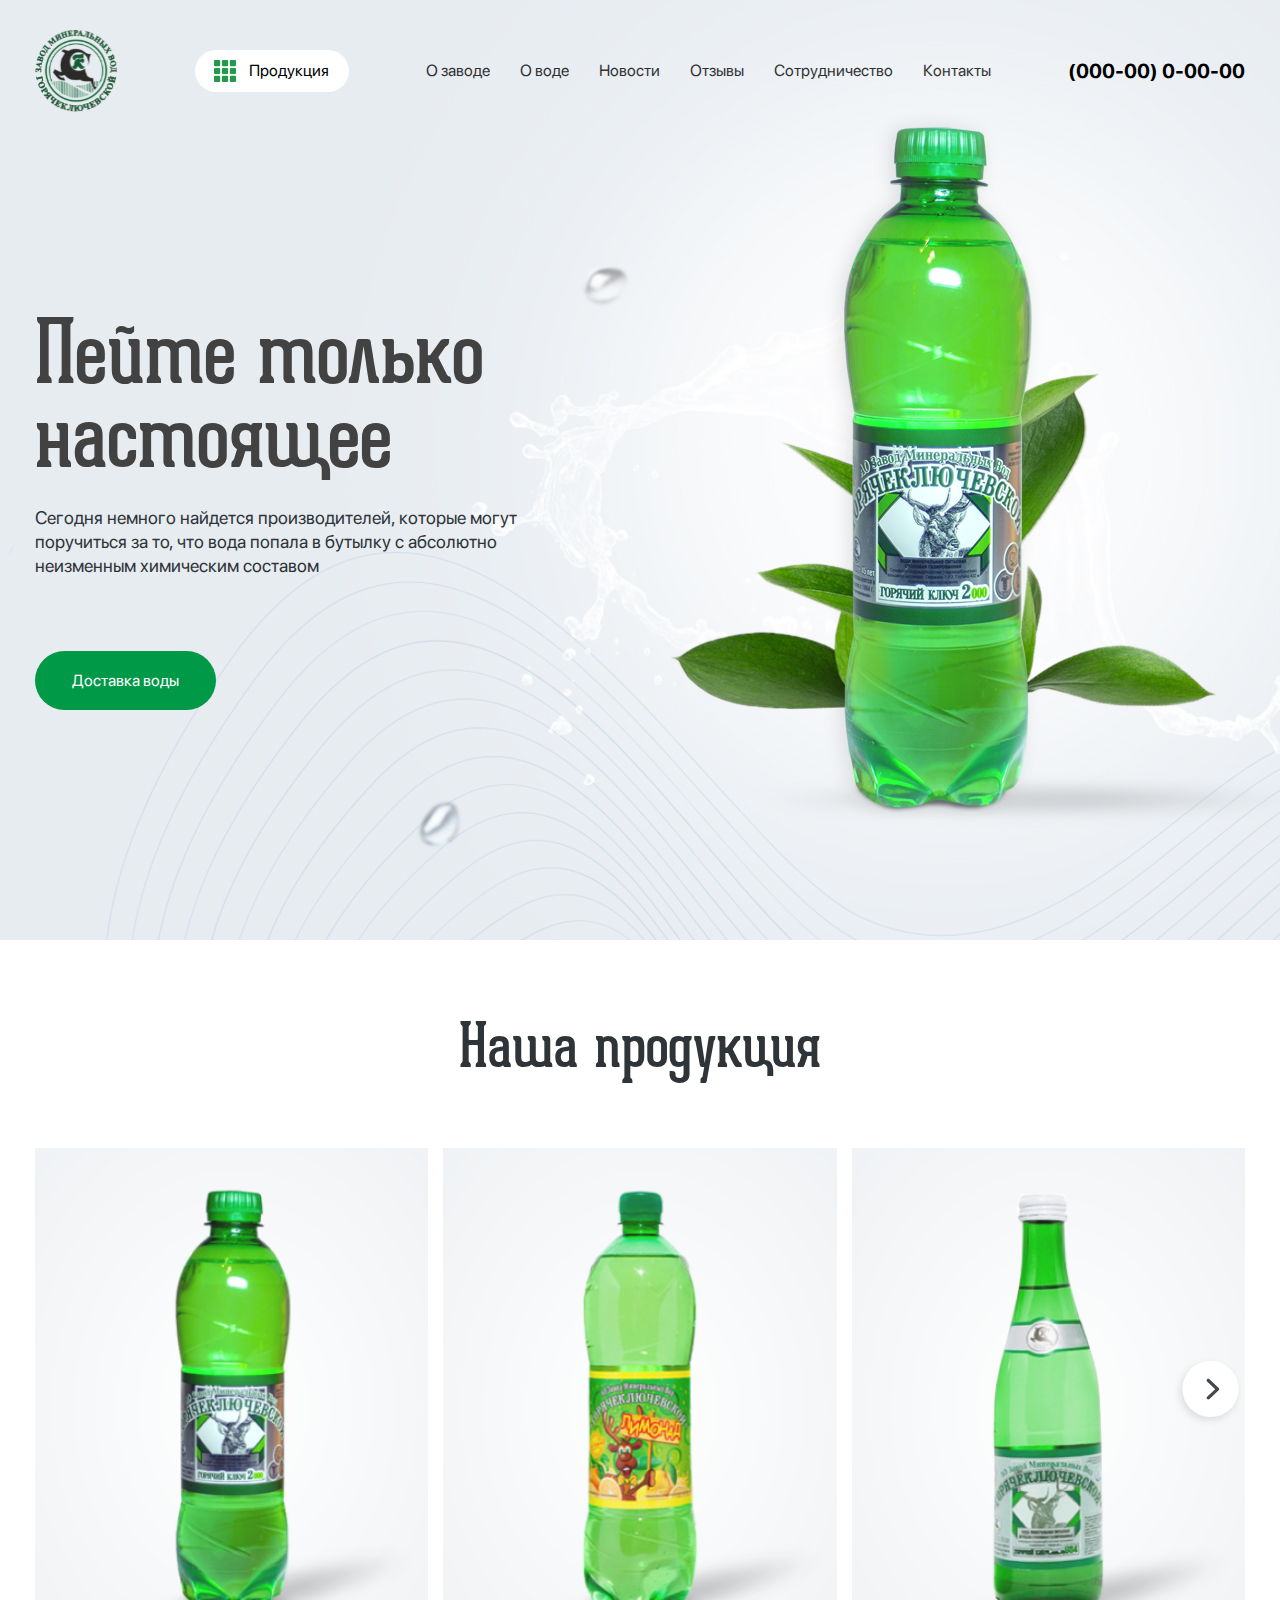
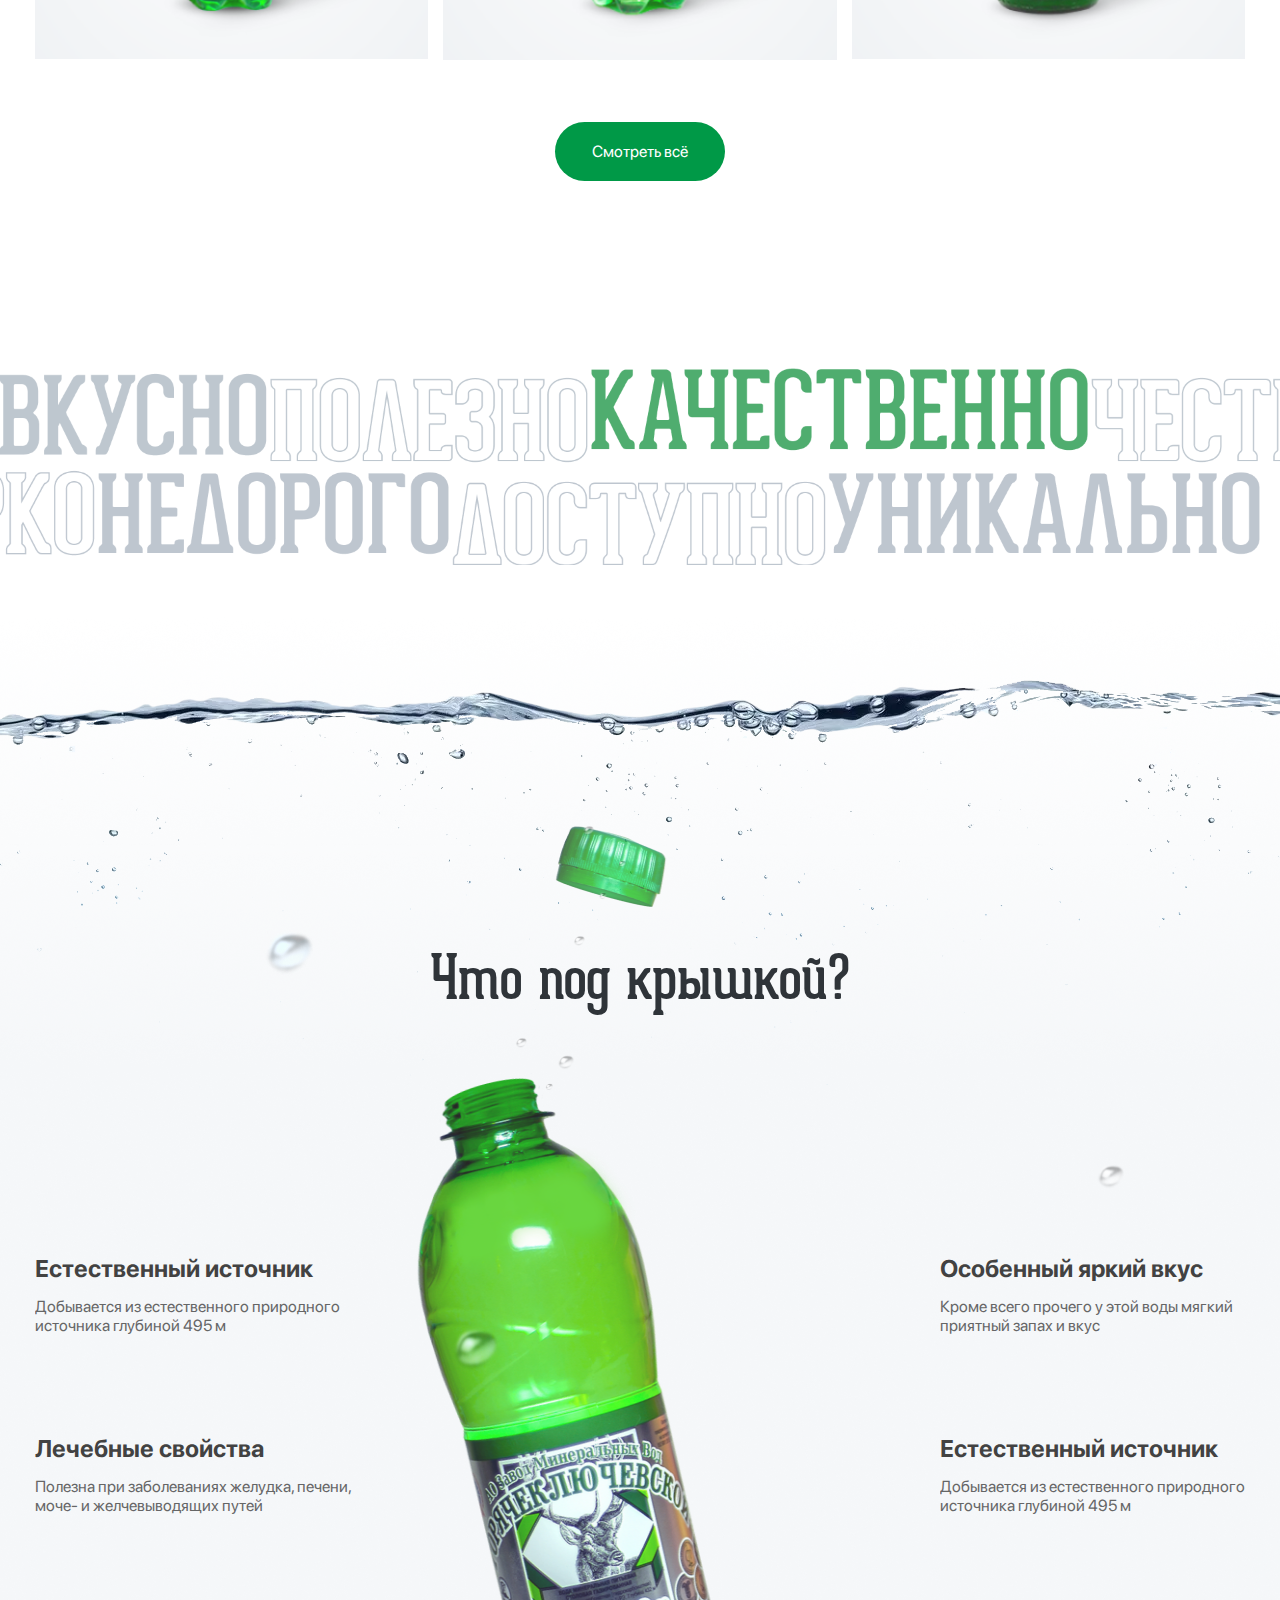
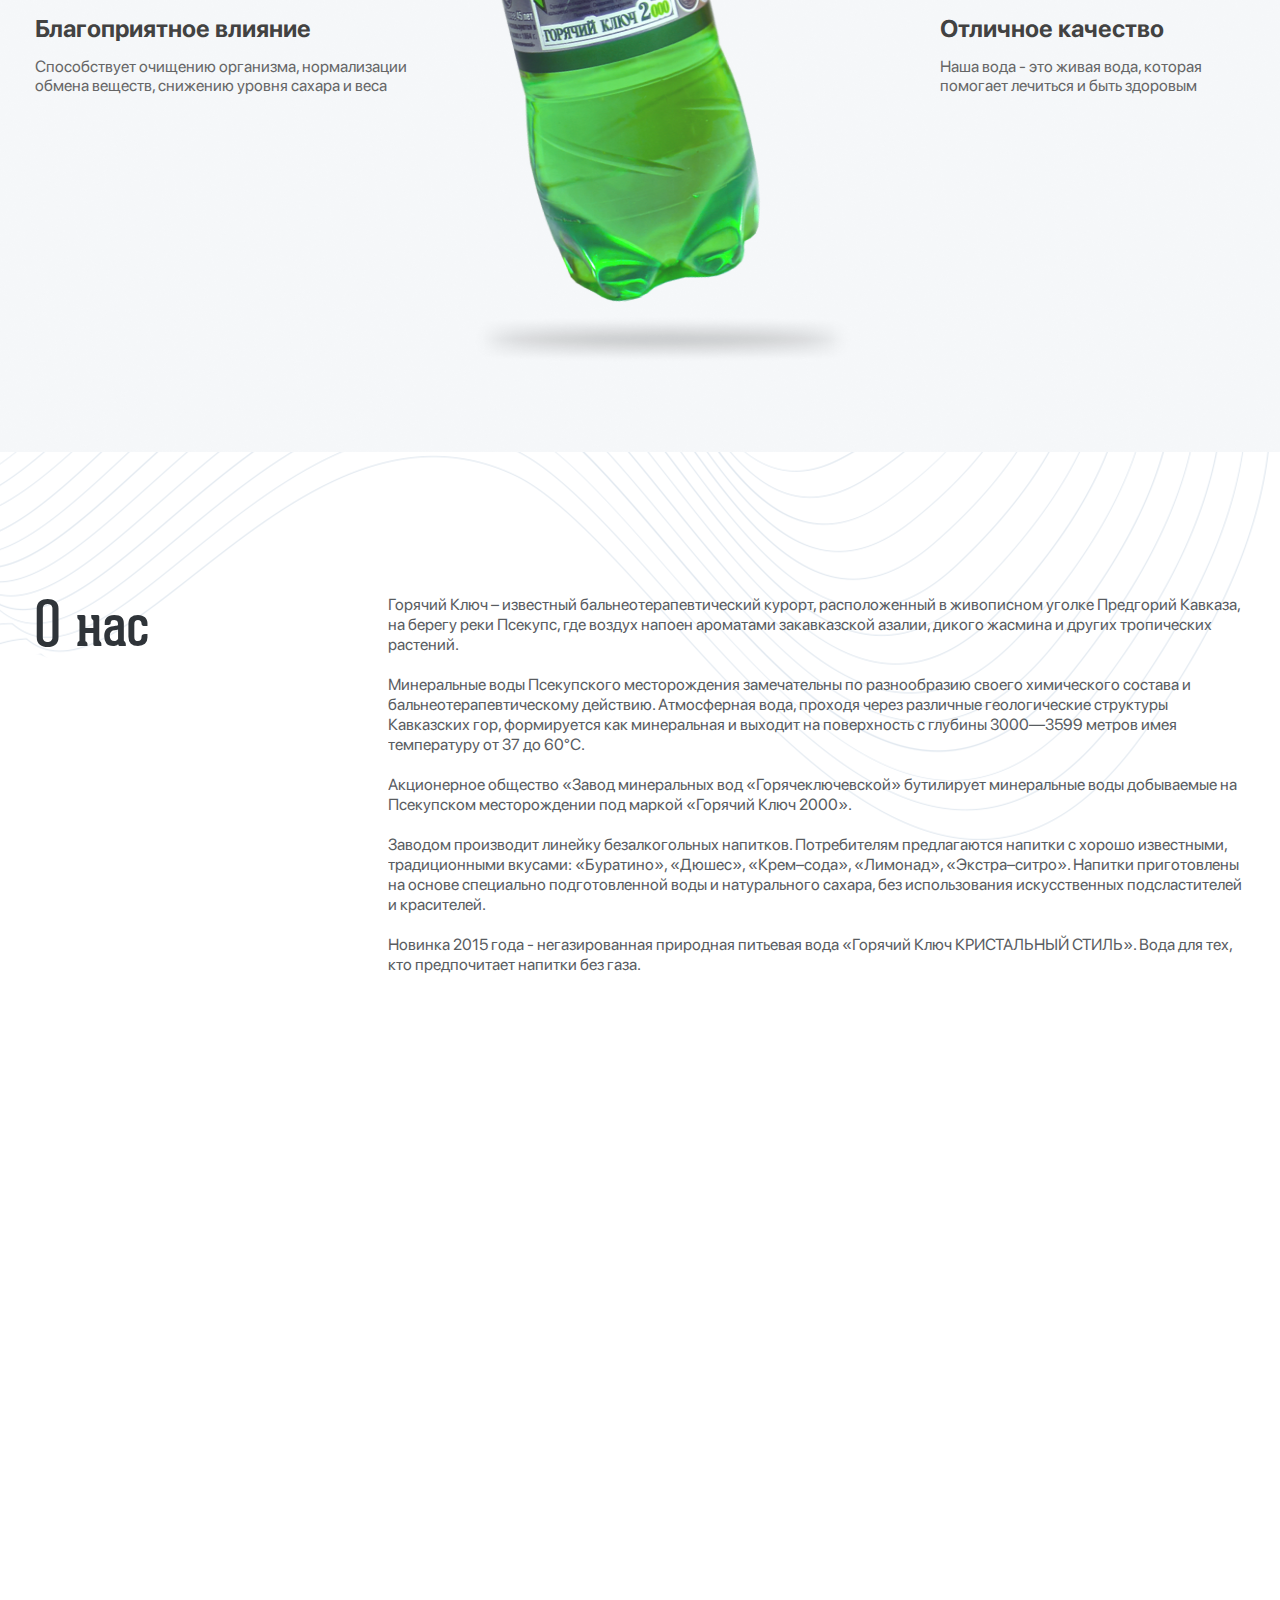
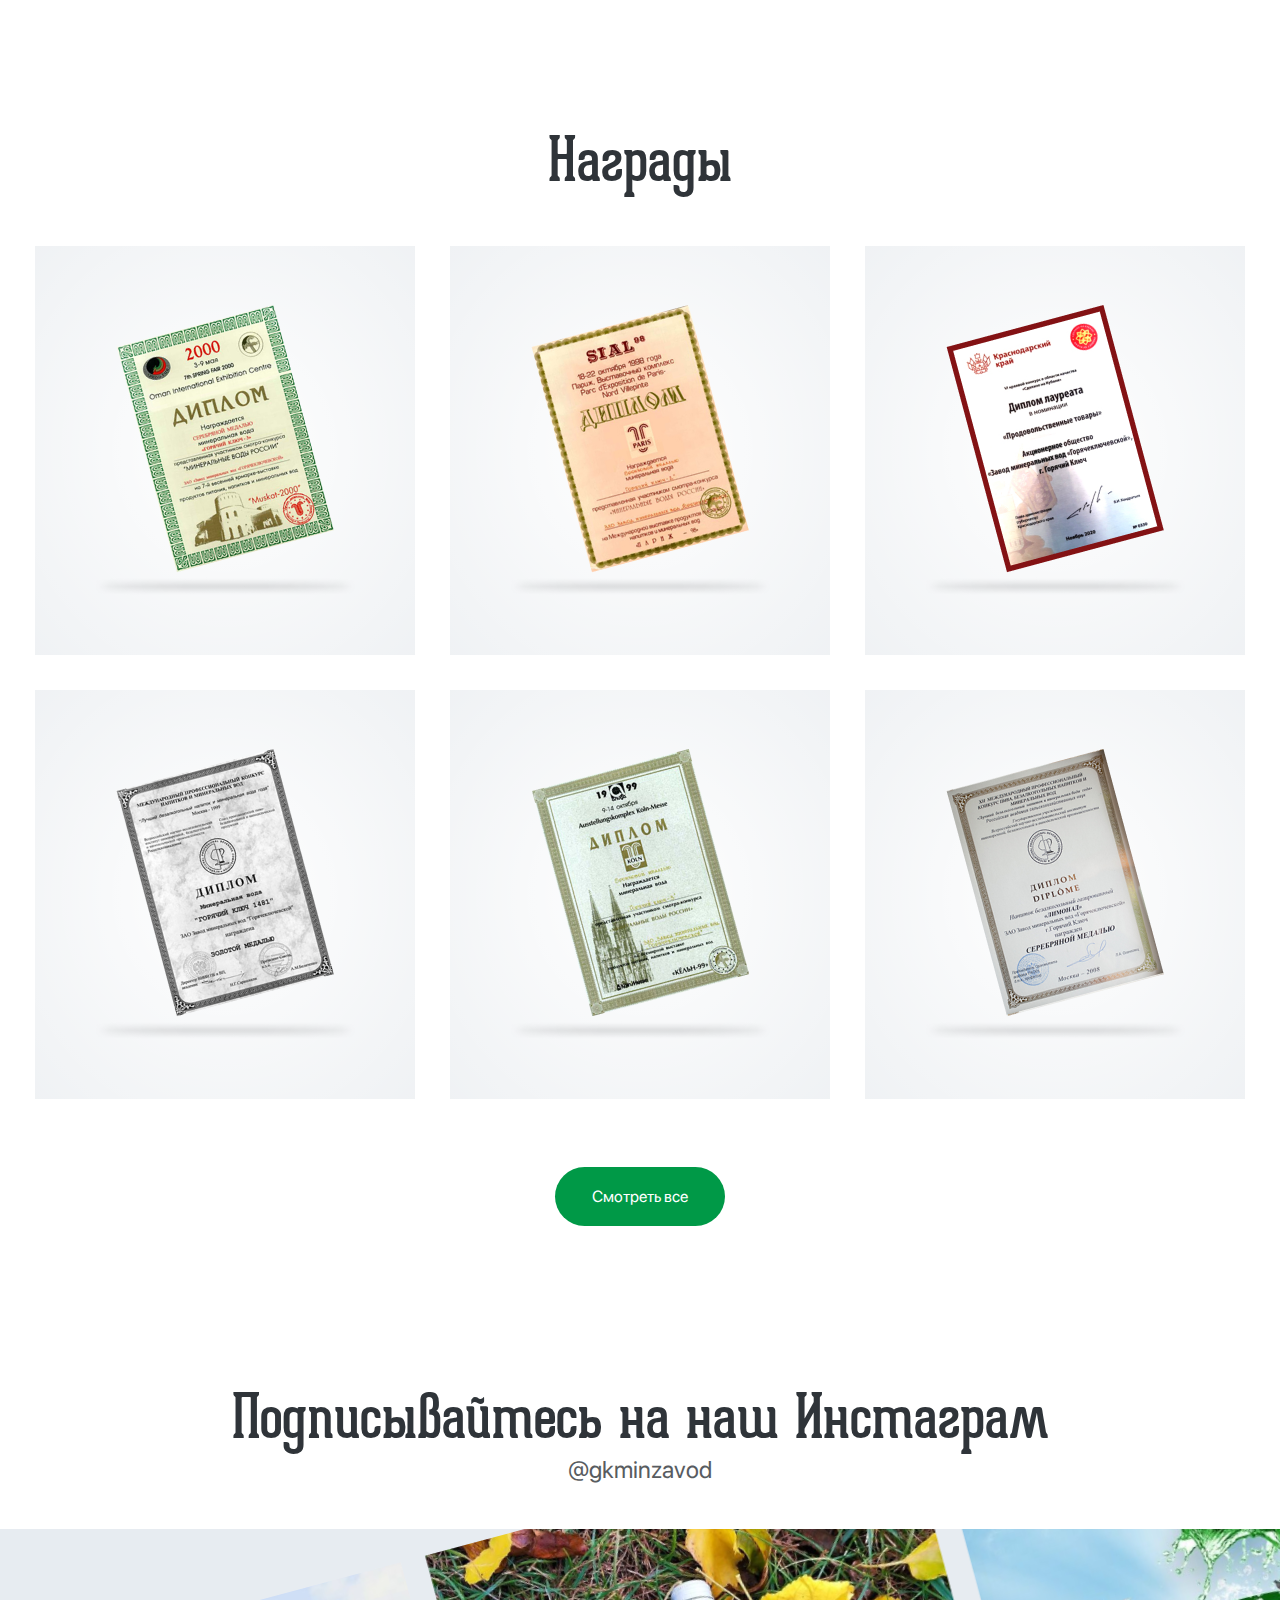
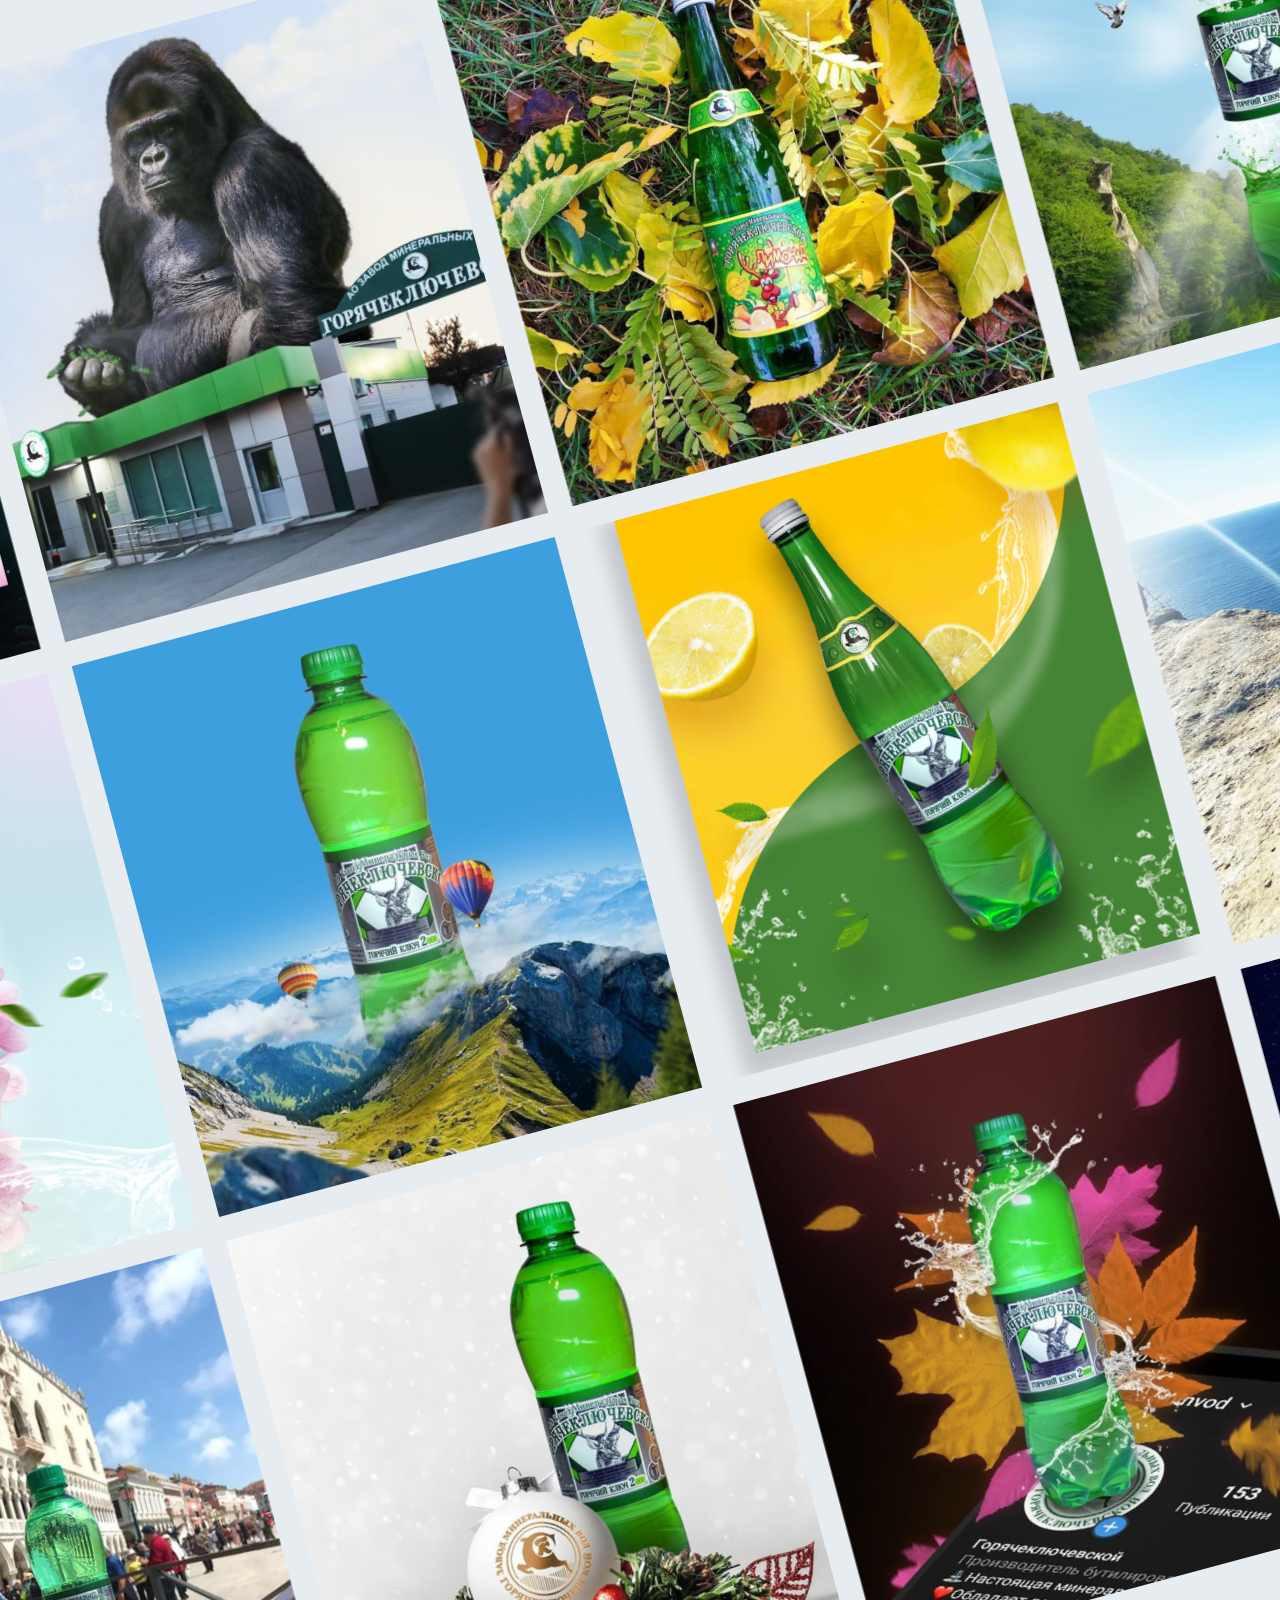
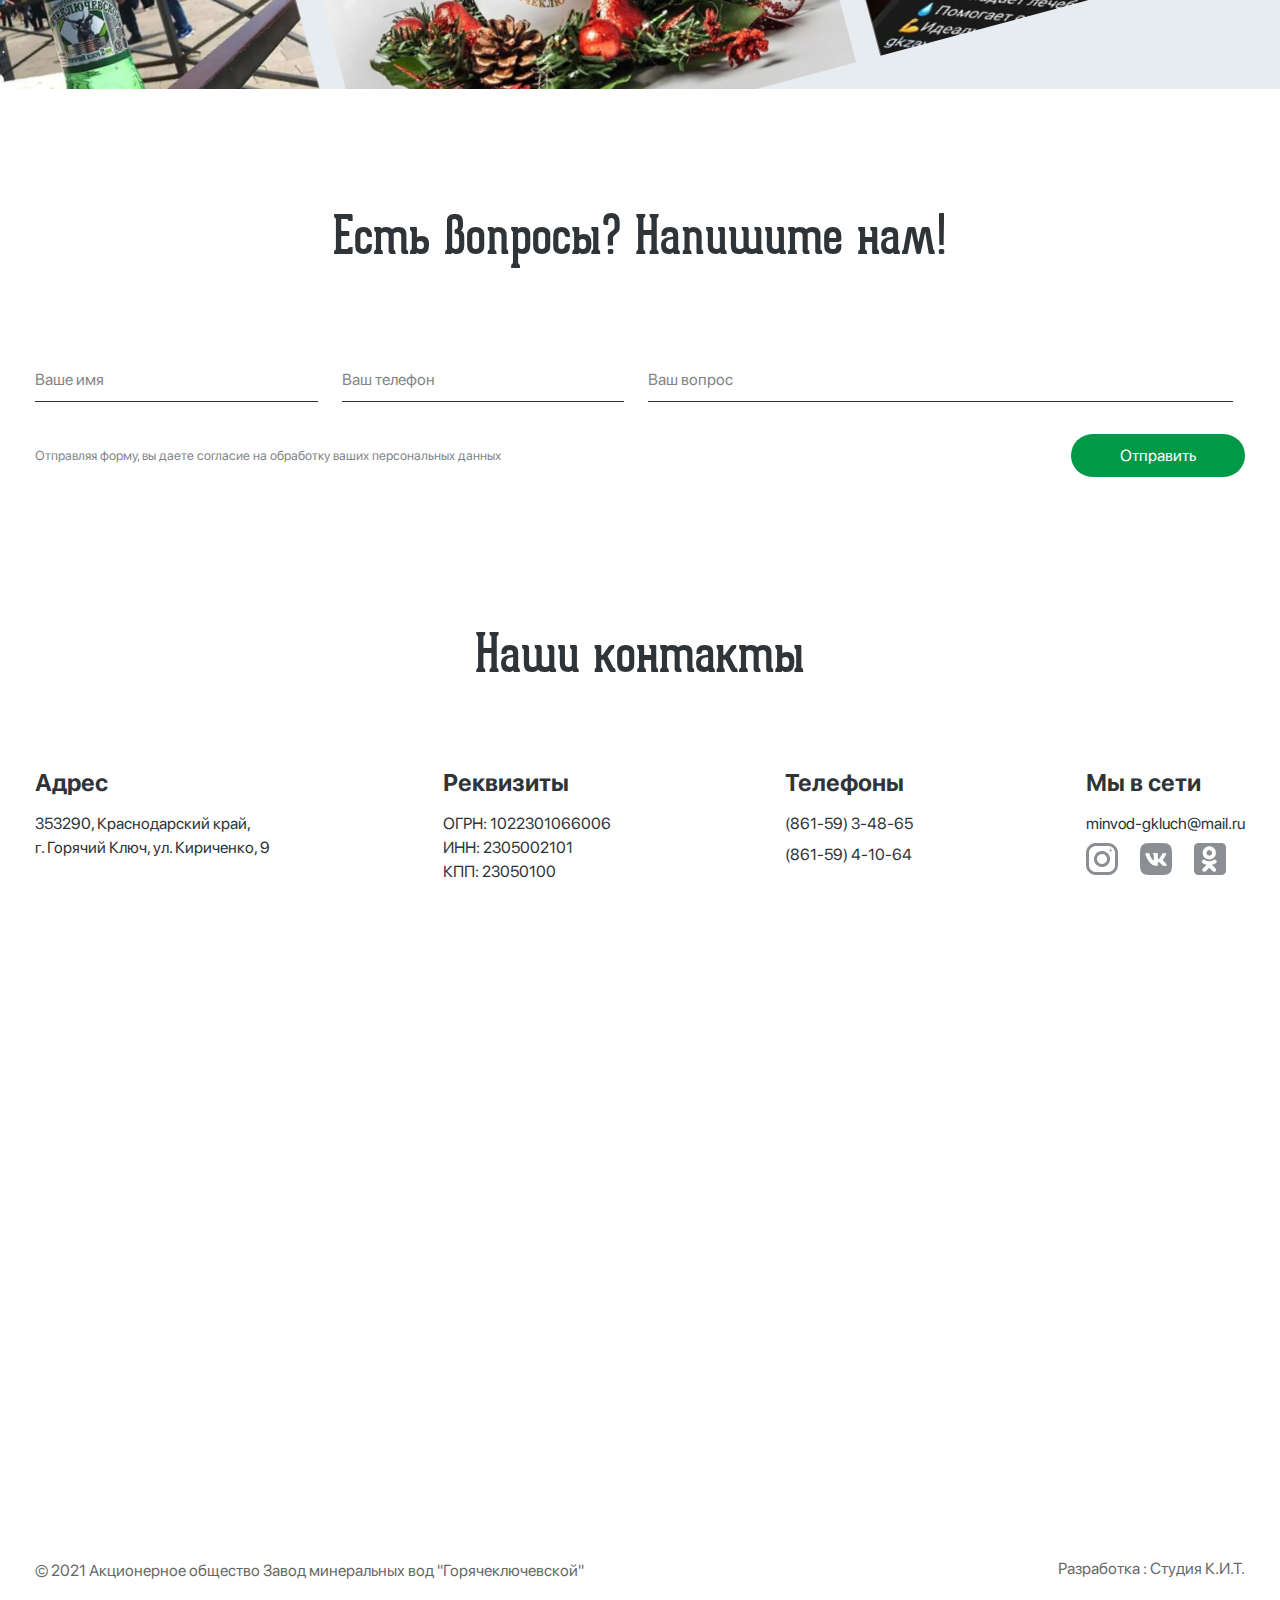
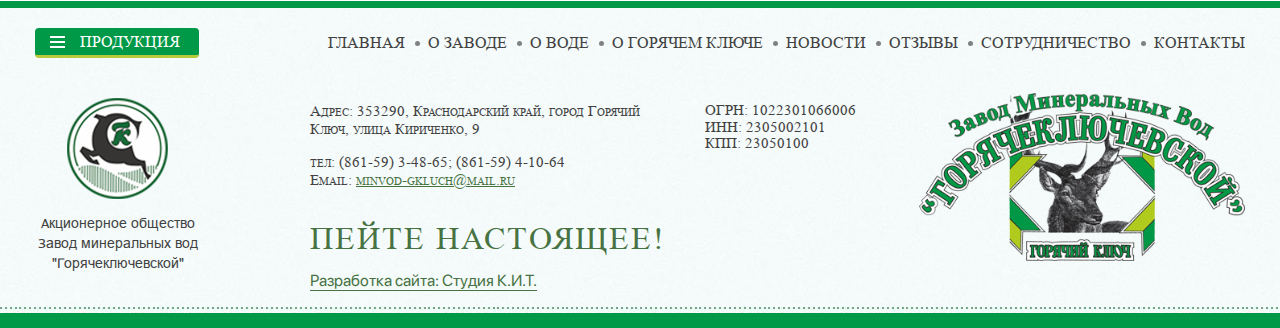
==== commit 80134e7e: "burger menu" ====
--- a/index.html
+++ b/index.html
@@ -37,6 +37,7 @@
 					<a href="tel: 0000000000" class="header-box__phone" target="_blank"
 						>(000-00) 0-00-00</a
 					>
+					<button class="header-box__burger-btn js-burger-btn">☰</button>
 				</div>
 				<div class="main-box">
 					<h2 class="main-box__title">Пейте только<br/>настоящее</h2>
@@ -46,6 +47,37 @@
 						химическим составом
 					</p>
 					<button class="main-box__btn">Доставка воды</button>
+				</div>
+			</div>
+			<div class="burger js-burger">
+				<div class="burger__content">
+					<div class="burger__content-head">
+						<a href="#main" class="header-box__logo">
+							<img src="img/logo-header-svg.svg" alt="Логотип компании" />
+						</a>
+						<button class="burger__content-btn-close">✖</button>
+					</div>
+					<nav class="burger__content-nav">
+						<a href="#about">О заводе</a>
+						<a href="#water">О воде</a>
+						<a href="#production">Продукция</a>
+						<a href="#news">Новости</a>
+						<a href="#reviews">Отзывы</a>
+						<a href="#cooperation">Сотрудничество</a>
+						<a href="#contacts">Контакты</a>
+					</nav>
+					<p class="burger__content-text">для связи:</p>
+					<div class="burger__content-contacts">
+						<a href="https://www.instagram.com/gkzavminvod/" target="_blank">
+							<img src="icons/instagram-icon.png" alt="Instagram"/>
+						</a>
+						<a href="https://vk.com/gkzavminvod" target="_blank">
+							<img src="icons/vk-icon.png" alt="VK"/>
+						</a>
+						<a href="https://ok.ru/group/55126989144232" target="_blank">
+							<img src="icons/ok-icon.png" alt="OK"/>
+						</a>
+					</div>
 				</div>
 			</div>
 		</div>
@@ -515,5 +547,6 @@
 		<script src="js/modal.js"></script>
 		<script src="js/swiper.js"></script>
 		<script src="js/fancybox.js"></script>
+		<script src="js/burger.js"></script>
 	</body>
 </html>
--- a/css/style.css
+++ b/css/style.css
@@ -5,8 +5,7 @@
   font-weight: 400;
   background: #fff;
   font-size: 16px;
-  color: #424242; /* 
-overflow-x: hidden; */
+  color: #424242;
 }
 
 p {
@@ -25,22 +24,14 @@
   position: relative;
 }
 
-@media (max-width: 1235px) {
-  .container {
-    width: 100%;
-    padding: 0 17px;
-  }
-}
-@media (max-width: 767px) {
-  .container {
-    padding: 0 13px;
-  }
-}
-/* ---------------------------------------------------------- */
+.body_fixed {
+  overflow: hidden;
+}
+
 .tag {
   max-width: 100vw;
   margin: 0 auto;
-  background: url(/src/img/tag-bg-img.png) no-repeat center;
+  background: url(../img/tag-bg-img.png) no-repeat center;
   height: 300px;
   background-size: contain;
 }
@@ -49,7 +40,7 @@
   max-width: 1920px;
   margin: 0 auto;
   padding-top: 30px;
-  background: url(/src/img/main-bg-img.png) no-repeat;
+  background: url(../img/main-bg-img.png) no-repeat;
   height: 940px;
   background-size: cover;
   background-position: center;
@@ -69,8 +60,7 @@
   border-radius: 28px;
   padding: 11px 20px 12px 54px;
   box-sizing: border-box;
-  position: relative; /* 
-margin-left: 114px; */
+  position: relative;
   font-family: "SF Pro Display";
   font-size: 16px;
   line-height: 19px;
@@ -81,7 +71,7 @@
   content: "";
   display: block;
   position: absolute;
-  background: url(/src/icons/header-logo-nav.svg) repeat center top;
+  background: url(../icons/header-logo-nav.svg) repeat center top;
   top: 10px;
   left: 19px;
   width: 22px;
@@ -91,10 +81,6 @@
   box-shadow: 4px 4px 6px rgba(0, 0, 0, 0.5);
   transform: translate(0, -3px);
 }
-.header-box__nav {
-  /* 
-  margin-left: 52px; */
-}
 .header-box__nav .nav {
   display: flex;
   gap: 30px;
@@ -114,9 +100,11 @@
   font-family: "SF Pro Display";
   font-weight: 700;
   font-size: 20px;
-  color: #000; /* 
-margin-left: 82px; */
-  text-decoration: none;
+  color: #000;
+  text-decoration: none;
+}
+.header-box__burger-btn {
+  display: none;
 }
 .header .main-box__title {
   font-family: "GearedSlab";
@@ -155,41 +143,74 @@
   transform: translate(0, -3px);
 }
 
-@media (max-width: 1235px) {
-  .header {
-    height: 740px;
-  }
-  .header-box {
-    margin-bottom: 100px;
-  }
-  .header-box__production {
-    display: none;
-  }
-  .header-box__nav {
-    display: none;
-  }
-  .header-box__phone {
-    display: none;
-  }
-  .header .main-box__title {
-    font-size: 62px;
-    line-height: 70px;
-  }
-  .header .main-box__text {
-    margin-bottom: 50px;
-  }
-}
-@media (max-width: 500px) {
-  .header .main-box__title {
-    font-size: 50px;
-    line-height: 55px;
-  }
-  .header .main-box__text {
-    font-size: 15px;
-    line-height: 22px;
-  }
-}
-/* ---------------------------------------------------------- */
+.burger {
+  position: fixed;
+  top: 0;
+  left: 0;
+  width: 100%;
+  height: 100%;
+  display: flex;
+  justify-content: end;
+  background-color: rgba(0, 0, 0, 0.9);
+  opacity: 0;
+  visibility: hidden;
+}
+.burger__content {
+  width: 362px;
+  max-height: 100%;
+  padding: 30px;
+  background-color: #e7ecf1;
+  overflow-y: auto;
+  transition: transform 0.4s linear;
+  transform: translateX(100%);
+}
+.burger__content-head {
+  display: flex;
+  justify-content: space-between;
+  margin-bottom: 15px;
+}
+.burger__content-btn-close {
+  display: block;
+  font-size: 35px;
+  color: #009947;
+  padding: 10px;
+  box-sizing: border-box;
+}
+.burger__content-btn-close:hover {
+  color: #14492b;
+}
+.burger__content-nav {
+  display: flex;
+  flex-direction: column;
+  row-gap: 15px;
+  margin-bottom: 30px;
+}
+.burger__content-nav a {
+  font-size: 18px;
+  text-decoration: none;
+  color: #000;
+  font-weight: bold;
+  cursor: pointer;
+}
+.burger__content-nav a:hover {
+  color: #009947;
+}
+.burger__content-text {
+  margin-bottom: 10px;
+}
+.burger__content-contacts {
+  display: flex;
+  gap: 20px;
+}
+.burger_open {
+  opacity: 1;
+  z-index: 5;
+  visibility: visible;
+}
+.burger_open .burger__content {
+  transform: translateX(0);
+}
+
 .production {
   padding: 76px 0 135px;
 }
@@ -246,26 +267,13 @@
 }
 
 .card {
-  background: url(/src/img/back-slider-item.png) no-repeat;
-}
-
-@media (max-width: 1235px) {
-  .production {
-    padding: 40px 0 0;
-  }
-  .production__title {
-    font-size: 50px;
-  }
-  .production .slider {
-    height: 100%;
-    margin-bottom: 30px;
-  }
-}
-/* ---------------------------------------------------------- */
+  background: url(../img/back-slider-item.png) no-repeat;
+}
+
 .structure {
   max-width: 1920px;
   margin: 0 auto;
-  background: url(/src/img/structure-bg-img.png) no-repeat;
+  background: url(../img/structure-bg-img.png) no-repeat;
   background-size: cover;
   background-position: center;
   height: 1436px;
@@ -277,7 +285,6 @@
 .structure-box__bottle {
   width: 534px;
   height: 1143px;
-  background: url(img/structure-bottle-img.png) no-repeat;
   position: absolute;
   top: 205px;
   left: 300px;
@@ -312,69 +319,11 @@
   opacity: 0.8;
 }
 
-@media (max-width: 1235px) {
-  .structure {
-    height: 936px;
-  }
-  .structure-box {
-    padding-top: 220px;
-  }
-  .structure-box__bottle {
-    width: 370px;
-    height: 730px;
-    top: 15%;
-    left: 30%;
-  }
-  .structure-box__title {
-    font-size: 50px;
-    margin-bottom: 150px;
-  }
-  .structure-box__item-title {
-    font-size: 19px;
-    line-height: 24px;
-  }
-  .structure-box__item-text {
-    font-size: 14px;
-  }
-}
-@media (max-width: 900px) {
-  .structure {
-    height: 636px;
-  }
-  .structure-box__bottle {
-    width: 227px;
-    height: 455px;
-    top: 25%;
-    left: 35%;
-  }
-  .structure-box__title {
-    margin-bottom: 70px;
-  }
-  .structure-box__item {
-    margin-bottom: 50px;
-  }
-}
-@media (max-width: 767px) {
-  .structure {
-    height: auto;
-  }
-  .structure-box__bottle {
-    display: block;
-    position: static;
-    margin: 0 auto;
-    margin-bottom: 50px;
-  }
-  .structure-box__items {
-    flex-wrap: wrap;
-    column-gap: 20px;
-  }
-}
-/* ---------------------------------------------------------- */
 .about {
   max-width: 100%;
   margin: 0 auto;
   padding-bottom: 100px;
-  background: url(/src/img/about-bg.png) no-repeat;
+  background: url(../img/about-bg.png) no-repeat;
 }
 .about-box {
   display: flex;
@@ -419,9 +368,7 @@
 }
 .about-slider__box {
   width: 100%;
-  height: 100%; /* 
-&-swiper {
-} */
+  height: 100%;
 }
 .about-slider__box-slide {
   width: 100%;
@@ -455,33 +402,6 @@
   object-fit: cover;
 }
 
-@media (max-width: 1235px) {
-  .about-box {
-    flex-direction: column;
-    gap: 50px;
-    padding-bottom: 150px;
-  }
-  .about-box__title {
-    font-size: 50px;
-  }
-  .swiper-slide__img-1 {
-    width: 250px;
-    height: 350px;
-  }
-  .swiper-slide__img-2 {
-    width: 650px;
-    height: 350px;
-  }
-  .swiper-slide__img-3 {
-    width: 380px;
-    height: 350px;
-  }
-  .swiper-slide__img-4 {
-    width: 480px;
-    height: 350px;
-  }
-}
-/* ---------------------------------------------------------- */
 .awards {
   padding-bottom: 161px;
 }
@@ -494,11 +414,6 @@
   margin-bottom: 54px;
 }
 .awards__box {
-  /* display: flex;
-  justify-content: space-around;
-  flex-wrap: wrap;
-  gap: 38px 34px;
-  margin-bottom: 68px; */
   display: grid;
   grid-template-columns: repeat(3, 1fr);
   gap: 35px;
@@ -508,9 +423,6 @@
   display: flex;
   justify-content: center;
   align-items: center;
-  /* width: 350px;
-  height: 400px;
-  background-color: #eceff2; */
   background: radial-gradient(86.25% 86.25% at 50% 50%, #ffffff 0%, rgba(255, 255, 255, 0) 100%), #eceff2;
   padding: 59px 0;
 }
@@ -538,29 +450,6 @@
   background: #14492b;
 }
 
-@media (max-width: 1235px) {
-  .awards {
-    padding-bottom: 140px;
-  }
-  .awards__title {
-    font-size: 50px;
-  }
-  .awards__box {
-    display: grid;
-    grid-template-columns: repeat(2, 1fr);
-    gap: 25px;
-    margin-bottom: 68px;
-  }
-}
-@media (max-width: 500px) {
-  .awards__box {
-    grid-template-columns: 1fr;
-  }
-  .awards__box-item_hidden {
-    display: none;
-  }
-}
-/* ---------------------------------------------------------- */
 .instagram__title {
   font-family: "GearedSlab";
   font-size: 62px;
@@ -607,31 +496,6 @@
   object-fit: cover;
 }
 
-@media (max-width: 1235px) {
-  .instagram__title {
-    font-size: 50px;
-  }
-  .instagram__link a {
-    font-size: 20px;
-  }
-  .instagram__box-grid {
-    grid-template-columns: repeat(4, 310px);
-    grid-template-rows: repeat(3, 353px);
-  }
-}
-@media (max-width: 767px) {
-  .instagram__box-grid {
-    grid-template-columns: repeat(4, 285px);
-    grid-template-rows: repeat(3, 311px);
-  }
-}
-@media (max-width: 500px) {
-  .instagram__box-grid {
-    grid-template-columns: repeat(4, 186px);
-    grid-template-rows: repeat(3, 203px);
-  }
-}
-/* ---------------------------------------------------------- */
 .questions-box {
   padding: 120px 0 0;
 }
@@ -700,39 +564,6 @@
   background: #14492b;
 }
 
-@media (max-width: 1235px) {
-  .questions-box {
-    padding-top: 100px;
-  }
-  .questions-box__title {
-    font-size: 50px;
-    margin-bottom: 90px;
-  }
-  .questions-box__input {
-    justify-content: space-between;
-  }
-  .questions-box__name {
-    width: calc(50% - 15px);
-  }
-  .questions-box__phone {
-    width: calc(50% - 15px);
-  }
-  .questions-box__text {
-    width: 100%;
-  }
-}
-@media (max-width: 767px) {
-  .questions-box__btn {
-    width: 40vw;
-    margin: 0 auto;
-  }
-}
-@media (max-width: 500px) {
-  .questions-box__btn, .questions-box__name, .questions-box__phone {
-    width: 100%;
-  }
-}
-/* ---------------------------------------------------------- */
 /* Стили для модального окна */
 .modal {
   display: none;
@@ -770,7 +601,6 @@
   overflow: hidden;
 }
 
-/* ---------------------------------------------------------- */
 .contacts-box {
   margin: 0 auto;
   padding: 150px 0 90px;
@@ -838,48 +668,9 @@
   opacity: 1;
 }
 
-@media (max-width: 1235px) {
-  .contacts-box {
-    padding-top: 130px;
-    max-width: 700px;
-  }
-  .contacts-box__title {
-    font-size: 50px;
-  }
-  .contacts-box__fl {
-    display: grid;
-    grid-template-columns: 1fr 1fr;
-    justify-content: center;
-    gap: 20px 230px;
-  }
-  .contact-box__title {
-    font-size: 20px;
-  }
-  .map {
-    height: 450px;
-  }
-  iframe {
-    height: 450px;
-  }
-}
-@media (max-width: 900px) {
-  .contacts-box__fl {
-    grid-template-columns: 1fr 170px;
-    gap: 20px 30px;
-  }
-  .copyright-info {
-    flex-direction: column;
-  }
-}
-@media (max-width: 500px) {
-  .contacts-box__fl {
-    grid-template-columns: 1fr;
-  }
-}
-/* ---------------------------------------------------------- */
 .footer {
   position: relative;
-  background: url(/src/img/header-bg.jpg) repeat-y center bottom;
+  background: url(../img/header-bg.jpg) repeat-y center bottom;
   border-top: 7px solid #009947;
   border-bottom: 15px solid #009947;
   overflow: hidden;
@@ -914,7 +705,7 @@
   content: "";
   display: block;
   position: absolute;
-  background: url(/src/icons/prod-icon.png) repeat center top;
+  background: url(../icons/prod-icon.png) repeat center top;
   top: 8px;
   left: 15px;
   width: 15px;
@@ -968,7 +759,7 @@
   padding-top: 120px;
   width: 165px;
   margin: 0 110px 40px 0;
-  background: url(/src/icons/logo-bg2.png) no-repeat center 5px;
+  background: url(../icons/logo-bg2.png) no-repeat center 5px;
   position: relative;
 }
 .footer__column-first {
@@ -1027,12 +818,6 @@
   color: #424242;
 }
 
-@media (max-width: 1235px) {
-  .footer {
-    display: none;
-  }
-}
-/* ---------------------------------------------------------- */
 .error-box {
   width: 100%;
   padding: 100px;
@@ -1072,4 +857,470 @@
 .error-box__btn:hover {
   background: #14492b;
   border-bottom: 3px solid #009947;
+}
+
+@media (max-width: 1235px) {
+  .container {
+    width: 100%;
+    padding: 0 17px;
+  }
+  .header {
+    height: 740px;
+  }
+  .header-box {
+    margin-bottom: 100px;
+  }
+  .header-box__production {
+    display: none;
+  }
+  .header-box__nav {
+    display: none;
+  }
+  .header-box__phone {
+    display: none;
+  }
+  .header-box__burger-btn {
+    display: block;
+    font-size: 35px;
+    color: #009947;
+    padding: 10px;
+    background-color: #fff;
+    border-radius: 10px;
+    box-sizing: border-box;
+  }
+  .header-box__burger-btn:hover {
+    background-color: #e7ecf1;
+    color: #14492b;
+  }
+  .header .main-box__title {
+    font-size: 62px;
+    line-height: 70px;
+  }
+  .header .main-box__text {
+    margin-bottom: 50px;
+  }
+  .production {
+    padding: 40px 0 0;
+  }
+  .production__title {
+    font-size: 50px;
+  }
+  .production .slider {
+    height: 100%;
+    margin-bottom: 30px;
+  }
+  .structure {
+    height: 936px;
+  }
+  .structure-box {
+    padding-top: 220px;
+  }
+  .structure-box__bottle {
+    width: 370px;
+    height: 730px;
+    top: 15%;
+    left: 30%;
+  }
+  .structure-box__title {
+    font-size: 50px;
+    margin-bottom: 150px;
+  }
+  .structure-box__item-title {
+    font-size: 19px;
+    line-height: 24px;
+  }
+  .structure-box__item-text {
+    font-size: 14px;
+  }
+  .about-box {
+    flex-direction: column;
+    gap: 50px;
+    padding-bottom: 150px;
+  }
+  .about-box__title {
+    font-size: 50px;
+  }
+  .swiper-slide__img-1 {
+    width: 250px;
+    height: 350px;
+  }
+  .swiper-slide__img-2 {
+    width: 650px;
+    height: 350px;
+  }
+  .swiper-slide__img-3 {
+    width: 380px;
+    height: 350px;
+  }
+  .swiper-slide__img-4 {
+    width: 480px;
+    height: 350px;
+  }
+  .awards {
+    padding-bottom: 140px;
+  }
+  .awards__title {
+    font-size: 50px;
+  }
+  .awards__box {
+    display: grid;
+    grid-template-columns: repeat(2, 1fr);
+    gap: 25px;
+    margin-bottom: 68px;
+  }
+  .instagram__title {
+    font-size: 50px;
+  }
+  .instagram__link a {
+    font-size: 20px;
+  }
+  .instagram__box-grid {
+    grid-template-columns: repeat(4, 310px);
+    grid-template-rows: repeat(3, 353px);
+  }
+  .questions-box {
+    padding-top: 100px;
+  }
+  .questions-box__title {
+    font-size: 50px;
+    margin-bottom: 90px;
+  }
+  .questions-box__input {
+    justify-content: space-between;
+  }
+  .questions-box__name {
+    width: calc(50% - 15px);
+  }
+  .questions-box__phone {
+    width: calc(50% - 15px);
+  }
+  .questions-box__text {
+    width: 100%;
+  }
+  .contacts-box {
+    padding-top: 130px;
+    max-width: 700px;
+  }
+  .contacts-box__title {
+    font-size: 50px;
+  }
+  .contacts-box__fl {
+    display: grid;
+    grid-template-columns: 1fr 1fr;
+    justify-content: center;
+    gap: 20px 230px;
+  }
+  .contact-box__title {
+    font-size: 20px;
+  }
+  .map {
+    height: 450px;
+  }
+  iframe {
+    height: 450px;
+  }
+  .footer {
+    display: none;
+  }
+  .container {
+    width: 100%;
+    padding: 0 17px;
+  }
+  .header {
+    height: 740px;
+  }
+  .header-box {
+    margin-bottom: 100px;
+  }
+  .header-box__production {
+    display: none;
+  }
+  .header-box__nav {
+    display: none;
+  }
+  .header-box__phone {
+    display: none;
+  }
+  .header .main-box__title {
+    font-size: 62px;
+    line-height: 70px;
+  }
+  .header .main-box__text {
+    margin-bottom: 50px;
+  }
+  .production {
+    padding: 40px 0 0;
+  }
+  .production__title {
+    font-size: 50px;
+  }
+  .production .slider {
+    height: 100%;
+    margin-bottom: 30px;
+  }
+  .structure {
+    height: 936px;
+  }
+  .structure-box {
+    padding-top: 220px;
+  }
+  .structure-box__bottle {
+    width: 370px;
+    height: 730px;
+    top: 15%;
+    left: 30%;
+  }
+  .structure-box__title {
+    font-size: 50px;
+    margin-bottom: 150px;
+  }
+  .structure-box__item-title {
+    font-size: 19px;
+    line-height: 24px;
+  }
+  .structure-box__item-text {
+    font-size: 14px;
+  }
+  .about-box {
+    flex-direction: column;
+    gap: 50px;
+    padding-bottom: 150px;
+  }
+  .about-box__title {
+    font-size: 50px;
+  }
+  .swiper-slide__img-1 {
+    width: 250px;
+    height: 350px;
+  }
+  .swiper-slide__img-2 {
+    width: 650px;
+    height: 350px;
+  }
+  .swiper-slide__img-3 {
+    width: 380px;
+    height: 350px;
+  }
+  .swiper-slide__img-4 {
+    width: 480px;
+    height: 350px;
+  }
+  .awards {
+    padding-bottom: 140px;
+  }
+  .awards__title {
+    font-size: 50px;
+  }
+  .awards__box {
+    display: grid;
+    grid-template-columns: repeat(2, 1fr);
+    gap: 25px;
+    margin-bottom: 68px;
+  }
+  .instagram__title {
+    font-size: 50px;
+  }
+  .instagram__link a {
+    font-size: 20px;
+  }
+  .instagram__box-grid {
+    grid-template-columns: repeat(4, 310px);
+    grid-template-rows: repeat(3, 353px);
+  }
+  .questions-box {
+    padding-top: 100px;
+  }
+  .questions-box__title {
+    font-size: 50px;
+    margin-bottom: 90px;
+  }
+  .questions-box__input {
+    justify-content: space-between;
+  }
+  .questions-box__name {
+    width: calc(50% - 15px);
+  }
+  .questions-box__phone {
+    width: calc(50% - 15px);
+  }
+  .questions-box__text {
+    width: 100%;
+  }
+  .contacts-box {
+    padding-top: 130px;
+    max-width: 700px;
+  }
+  .contacts-box__title {
+    font-size: 50px;
+  }
+  .contacts-box__fl {
+    display: grid;
+    grid-template-columns: 1fr 1fr;
+    justify-content: center;
+    gap: 20px 230px;
+  }
+  .contact-box__title {
+    font-size: 20px;
+  }
+  .map {
+    height: 450px;
+  }
+  iframe {
+    height: 450px;
+  }
+  .footer {
+    display: none;
+  }
+}
+@media (max-width: 900px) {
+  .structure {
+    height: 636px;
+  }
+  .structure-box__bottle {
+    width: 227px;
+    height: 455px;
+    top: 25%;
+    left: 35%;
+  }
+  .structure-box__title {
+    margin-bottom: 70px;
+  }
+  .structure-box__item {
+    margin-bottom: 50px;
+  }
+  .contacts-box__fl {
+    grid-template-columns: 1fr 170px;
+    gap: 20px 30px;
+  }
+  .copyright-info {
+    flex-direction: column;
+  }
+  .structure {
+    height: 636px;
+  }
+  .structure-box__bottle {
+    width: 227px;
+    height: 455px;
+    top: 25%;
+    left: 35%;
+  }
+  .structure-box__title {
+    margin-bottom: 70px;
+  }
+  .structure-box__item {
+    margin-bottom: 50px;
+  }
+  .contacts-box__fl {
+    grid-template-columns: 1fr 170px;
+    gap: 20px 30px;
+  }
+  .copyright-info {
+    flex-direction: column;
+  }
+}
+@media (max-width: 767px) {
+  .container {
+    padding: 0 13px;
+  }
+  .structure {
+    height: auto;
+  }
+  .structure-box__bottle {
+    display: block;
+    position: static;
+    margin: 0 auto;
+    margin-bottom: 50px;
+  }
+  .structure-box__items {
+    flex-wrap: wrap;
+    column-gap: 20px;
+  }
+  .instagram__box-grid {
+    grid-template-columns: repeat(4, 285px);
+    grid-template-rows: repeat(3, 311px);
+  }
+  .questions-box__btn {
+    width: 40vw;
+    margin: 0 auto;
+  }
+  .container {
+    padding: 0 13px;
+  }
+  .structure {
+    height: auto;
+  }
+  .structure-box__bottle {
+    display: block;
+    position: static;
+    margin: 0 auto;
+    margin-bottom: 50px;
+  }
+  .structure-box__items {
+    flex-wrap: wrap;
+    column-gap: 20px;
+  }
+  .instagram__box-grid {
+    grid-template-columns: repeat(4, 285px);
+    grid-template-rows: repeat(3, 311px);
+  }
+  .questions-box__btn {
+    width: 40vw;
+    margin: 0 auto;
+  }
+}
+@media (max-width: 500px) {
+  .header .main-box__title {
+    font-size: 50px;
+    line-height: 55px;
+  }
+  .header .main-box__text {
+    font-size: 15px;
+    line-height: 22px;
+  }
+  .awards__box {
+    grid-template-columns: 1fr;
+  }
+  .awards__box-item_hidden {
+    display: none;
+  }
+  .instagram__box-grid {
+    grid-template-columns: repeat(4, 186px);
+    grid-template-rows: repeat(3, 203px);
+  }
+  .questions-box__btn, .questions-box__name, .questions-box__phone {
+    width: 100%;
+  }
+  .modal-content {
+    width: 90%;
+  }
+  .contacts-box__fl {
+    grid-template-columns: 1fr;
+  }
+  .header .main-box__title {
+    font-size: 50px;
+    line-height: 55px;
+  }
+  .header .main-box__text {
+    font-size: 15px;
+    line-height: 22px;
+  }
+  .awards__box {
+    grid-template-columns: 1fr;
+  }
+  .awards__box-item_hidden {
+    display: none;
+  }
+  .instagram__box-grid {
+    grid-template-columns: repeat(4, 186px);
+    grid-template-rows: repeat(3, 203px);
+  }
+  .questions-box__btn, .questions-box__name, .questions-box__phone {
+    width: 100%;
+  }
+  .modal-content {
+    width: 90%;
+  }
+  .contacts-box__fl {
+    grid-template-columns: 1fr;
+  }
 }/*# sourceMappingURL=style.css.map */